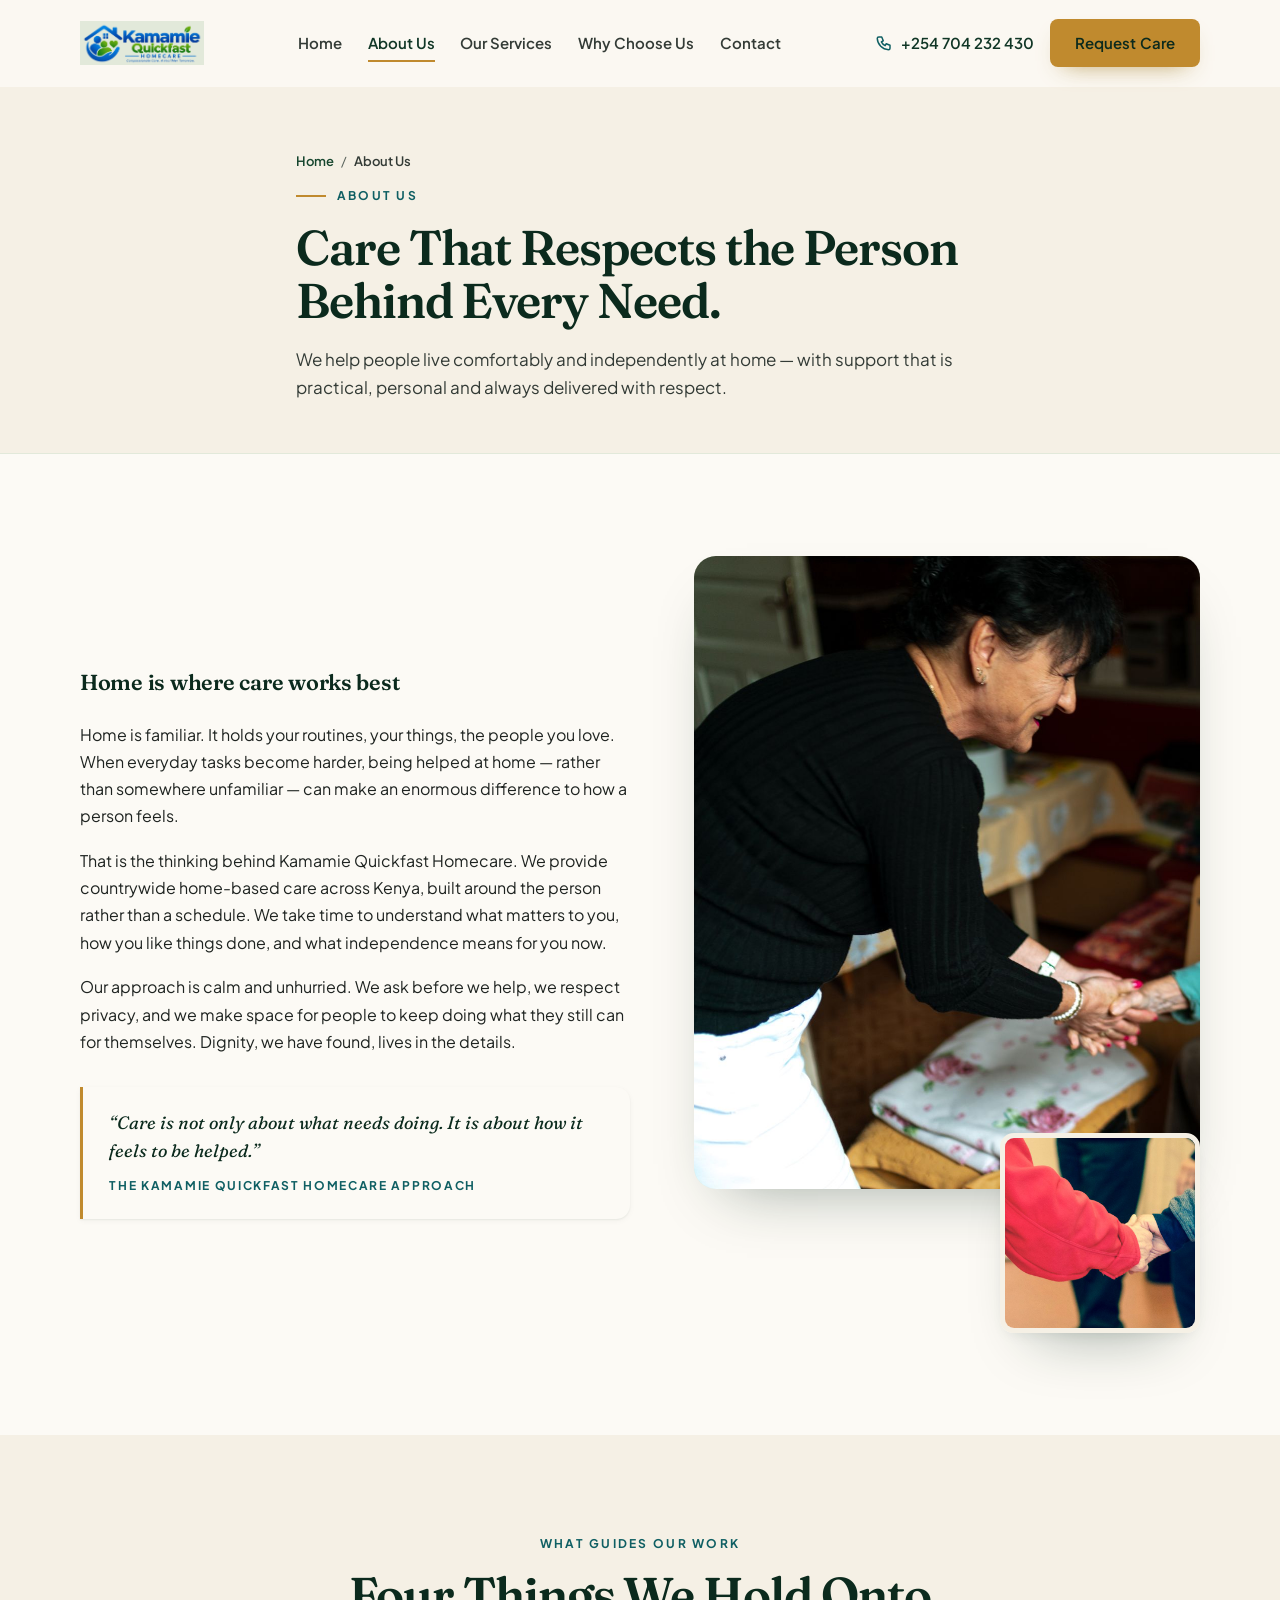
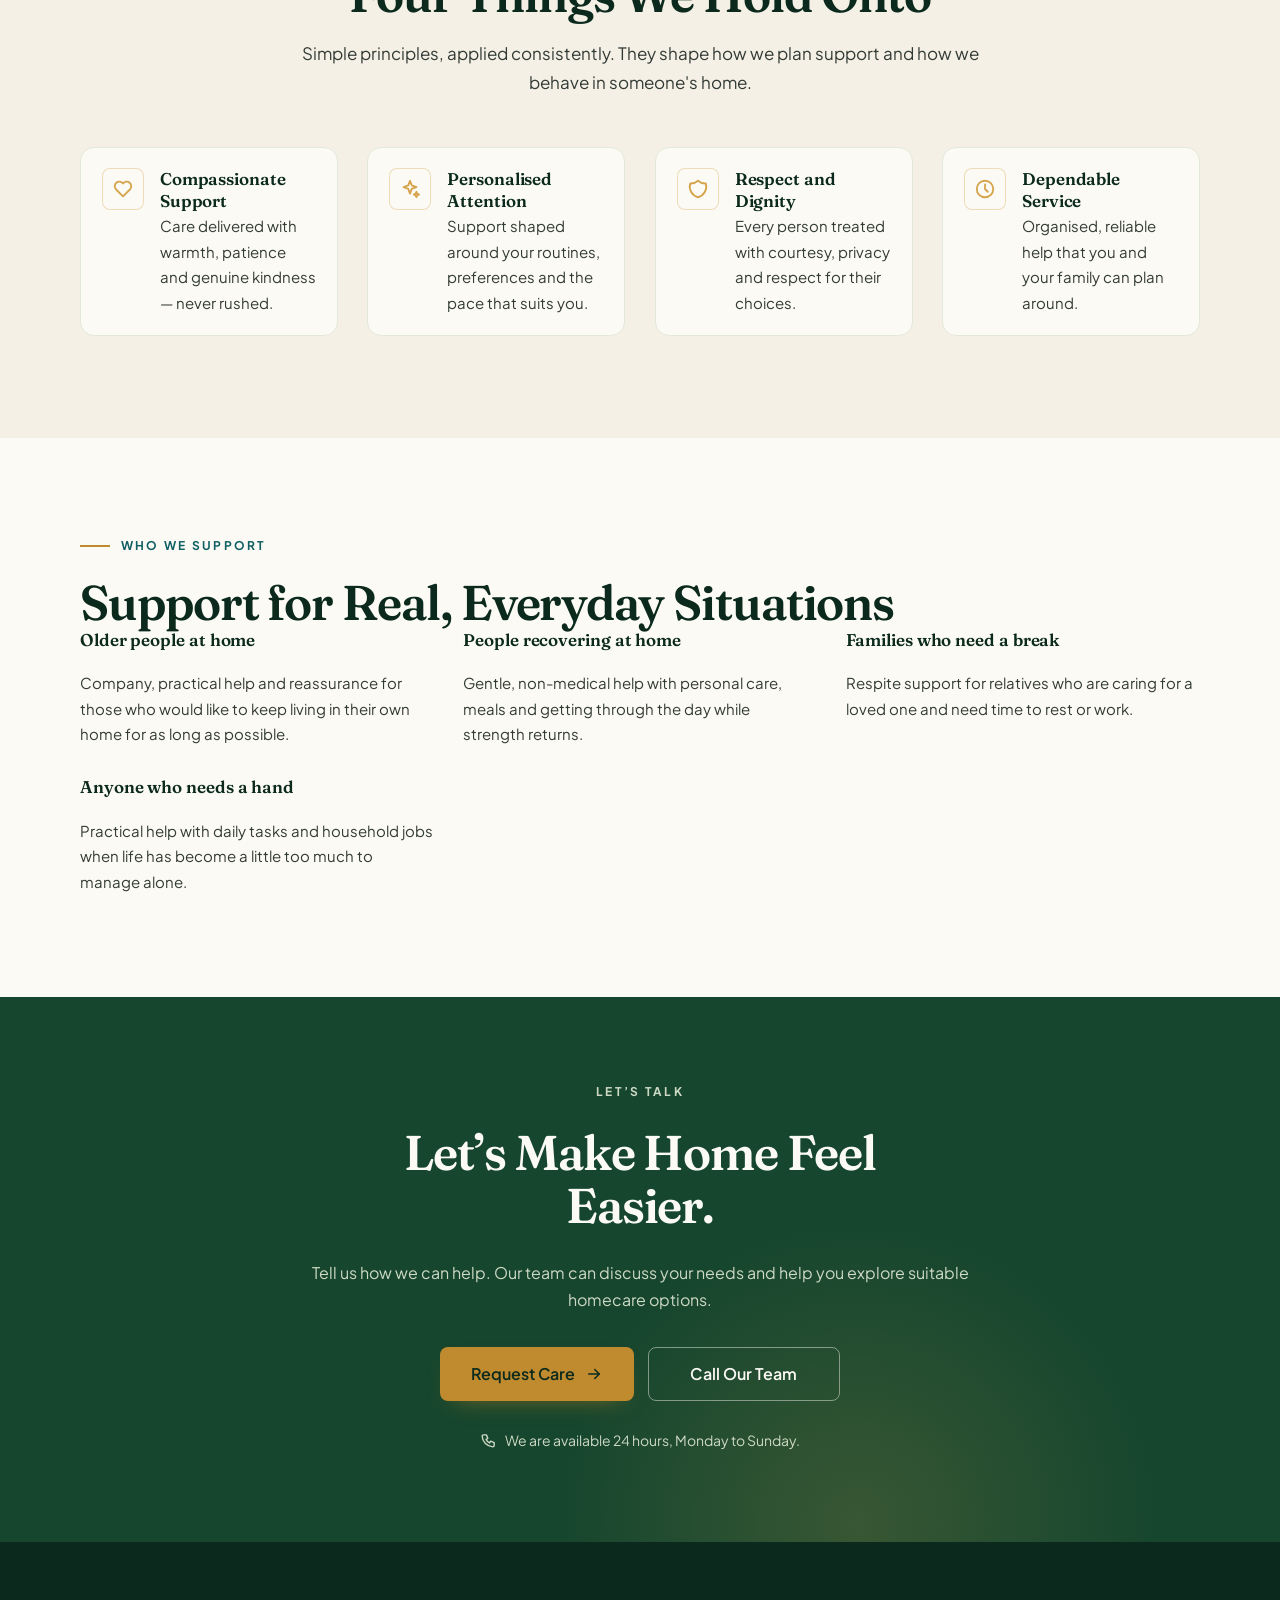
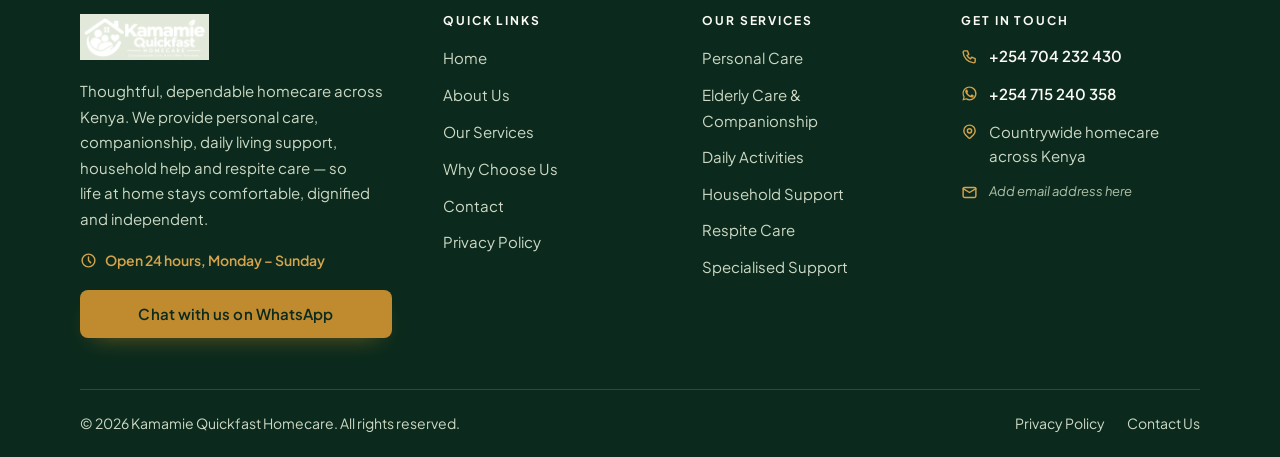
==== about.html @ 5ab662a7 "Redesign site with premium brand system and add About, Services, Contact and Privacy pages" ====
<!DOCTYPE html>
<html lang="en">
<head>
    <meta charset="UTF-8">
    <meta name="viewport" content="width=device-width, initial-scale=1.0">
    <title>About Us — Kamamie Quickfast Homecare</title>
    <meta name="description" content="Kamamie Quickfast Homecare provides thoughtful, dependable homecare across Kenya. Learn about our approach to compassionate support, dignity and independence at home.">
    <meta name="theme-color" content="#16462e">
    <link rel="canonical" href="https://www.kamamiequickfasthomecare.co.ke/about.html">

    <meta property="og:type" content="website">
    <meta property="og:site_name" content="Kamamie Quickfast Homecare">
    <meta property="og:title" content="About Us — Kamamie Quickfast Homecare">
    <meta property="og:description" content="Thoughtful, dependable homecare across Kenya. Care that respects the person behind every need.">
    <meta property="og:url" content="https://www.kamamiequickfasthomecare.co.ke/about.html">

    <link rel="icon" type="image/png" href="/static/img/logo.png">
    <link rel="preconnect" href="https://fonts.googleapis.com">
    <link rel="preconnect" href="https://fonts.gstatic.com" crossorigin>
    <link href="https://fonts.googleapis.com/css2?family=Fraunces:opsz,wght@9..144,400..800&family=Plus+Jakarta+Sans:wght@400..800&display=swap" rel="stylesheet">
    <link rel="stylesheet" href="/static/css/custom.css">
</head>
<body>
    <a class="skip-link" href="#main">Skip to main content</a>

    <svg width="0" height="0" style="position:absolute" aria-hidden="true" focusable="false">
        <defs>
            <symbol id="i-arrow" viewBox="0 0 24 24" fill="none" stroke="currentColor" stroke-width="2" stroke-linecap="round" stroke-linejoin="round"><path d="M5 12h14"/><path d="M13 6l6 6-6 6"/></symbol>
            <symbol id="i-phone" viewBox="0 0 24 24" fill="none" stroke="currentColor" stroke-width="2" stroke-linecap="round" stroke-linejoin="round"><path d="M5 4h4l2 5l-2.5 1.5a11 11 0 0 0 5 5l1.5 -2.5l5 2v4a2 2 0 0 1 -2 2a16 16 0 0 1 -15 -15a2 2 0 0 1 2 -2"/></symbol>
            <symbol id="i-whatsapp" viewBox="0 0 24 24" fill="currentColor"><path d="M17.472 14.382c-.297-.149-1.758-.867-2.03-.967-.273-.099-.471-.148-.67.15-.197.297-.767.966-.94 1.164-.174.199-.347.223-.644.075-.297-.15-1.255-.463-2.39-1.475-.883-.788-1.48-1.761-1.653-2.059-.174-.297-.019-.458.13-.606.134-.133.298-.347.446-.52.149-.174.198-.298.298-.497.099-.198.05-.371-.025-.52-.075-.149-.669-1.612-.916-2.207-.242-.579-.487-.5-.669-.51-.173-.008-.371-.01-.57-.01-.198 0-.52.074-.792.372-.272.297-1.04 1.016-1.04 2.479 0 1.462 1.065 2.875 1.213 3.074.149.198 2.096 3.2 5.077 4.487.709.306 1.262.489 1.694.625.712.227 1.36.195 1.872.118.571-.085 1.758-.719 2.006-1.413.248-.694.248-1.29.173-1.414-.074-.124-.272-.198-.57-.347z"/><path d="M12.04 2c-5.46 0-9.9 4.44-9.9 9.9 0 1.75.46 3.45 1.32 4.95L2 22l5.25-1.38c1.45.79 3.08 1.21 4.79 1.21 5.46 0 9.9-4.44 9.9-9.9S17.5 2 12.04 2zm0 18.02c-1.48 0-2.93-.4-4.2-1.15l-.3-.18-3.12.82.83-3.04-.19-.31a8.03 8.03 0 0 1-1.23-4.26c0-4.44 3.61-8.05 8.05-8.05 2.15 0 4.17.84 5.69 2.36a8.02 8.02 0 0 1 2.36 5.69c0 4.44-3.61 8.05-8.05 8.05z"/></symbol>
            <symbol id="i-clock" viewBox="0 0 24 24" fill="none" stroke="currentColor" stroke-width="2" stroke-linecap="round" stroke-linejoin="round"><circle cx="12" cy="12" r="9"/><path d="M12 7v5l3 3"/></symbol>
            <symbol id="i-pin" viewBox="0 0 24 24" fill="none" stroke="currentColor" stroke-width="2" stroke-linecap="round" stroke-linejoin="round"><path d="M9 11a3 3 0 1 0 6 0a3 3 0 0 0 -6 0"/><path d="M17.657 16.657l-4.243 4.243a2 2 0 0 1 -2.827 0l-4.244 -4.243a8 8 0 1 1 11.314 0z"/></symbol>
            <symbol id="i-mail" viewBox="0 0 24 24" fill="none" stroke="currentColor" stroke-width="2" stroke-linecap="round" stroke-linejoin="round"><path d="M3 7a2 2 0 0 1 2 -2h14a2 2 0 0 1 2 2v10a2 2 0 0 1 -2 2h-14a2 2 0 0 1 -2 -2z"/><path d="M3 6.5l9 5.5l9 -5.5"/></symbol>
            <symbol id="i-heart" viewBox="0 0 24 24" fill="none" stroke="currentColor" stroke-width="2" stroke-linecap="round" stroke-linejoin="round"><path d="M19.5 12.572l-7.5 7.428l-7.5 -7.428a5 5 0 1 1 7.5 -6.566a5 5 0 1 1 7.5 6.572"/></symbol>
            <symbol id="i-check" viewBox="0 0 24 24" fill="none" stroke="currentColor" stroke-width="2.2" stroke-linecap="round" stroke-linejoin="round"><path d="M20 6l-11 11l-5 -5"/></symbol>
            <symbol id="i-home" viewBox="0 0 24 24" fill="none" stroke="currentColor" stroke-width="2" stroke-linecap="round" stroke-linejoin="round"><path d="M5 12l-2 0l9 -9l9 9l-2 0"/><path d="M5 10v10a1 1 0 0 0 1 1h12a1 1 0 0 0 1 -1v-10"/></symbol>
            <symbol id="i-users" viewBox="0 0 24 24" fill="none" stroke="currentColor" stroke-width="2" stroke-linecap="round" stroke-linejoin="round"><path d="M9 7m-4 0a4 4 0 1 0 8 0a4 4 0 1 0 -8 0"/><path d="M3 21v-2a4 4 0 0 1 4 -4h4a4 4 0 0 1 4 4v2"/><path d="M16 3.13a4 4 0 0 1 0 7.75"/><path d="M21 21v-2a4 4 0 0 0 -3 -3.87"/></symbol>
            <symbol id="i-shield" viewBox="0 0 24 24" fill="none" stroke="currentColor" stroke-width="2" stroke-linecap="round" stroke-linejoin="round"><path d="M12 3a12 12 0 0 0 8.5 3a12 12 0 0 1 -8.5 15a12 12 0 0 1 -8.5 -15a12 12 0 0 0 8.5 -3"/></symbol>
            <symbol id="i-spark" viewBox="0 0 24 24" fill="none" stroke="currentColor" stroke-width="2" stroke-linecap="round" stroke-linejoin="round"><path d="M12 3l1.9 5.1l5.1 1.9l-5.1 1.9l-1.9 5.1l-1.9 -5.1l-5.1 -1.9l5.1 -1.9z"/><path d="M19 15l.9 2.1l2.1 .9l-2.1 .9l-.9 2.1l-.9 -2.1l-2.1 -.9l2.1 -.9z"/></symbol>
            <symbol id="i-message" viewBox="0 0 24 24" fill="none" stroke="currentColor" stroke-width="2" stroke-linecap="round" stroke-linejoin="round"><path d="M4 21v-13a3 3 0 0 1 3 -3h10a3 3 0 0 1 3 3v6a3 3 0 0 1 -3 3h-8l-5 4"/></symbol>
            <symbol id="i-activity" viewBox="0 0 24 24" fill="none" stroke="currentColor" stroke-width="2" stroke-linecap="round" stroke-linejoin="round"><path d="M3 12h4l3 8l4 -16l3 8h4"/></symbol>
        </defs>
    </svg>

    <header class="site-header">
        <div class="container header-inner">
            <a href="/index.html" class="brand" aria-label="Kamamie Quickfast Homecare — home">
                <img class="brand__logo" src="/static/img/banner-logo.png" width="124" height="44" alt="Kamamie Quickfast Homecare">
            </a>
            <nav class="nav" aria-label="Main navigation">
                <ul class="nav__list">
                    <li><a class="nav__link" href="/index.html">Home</a></li>
                    <li><a class="nav__link is-active" href="/about.html" aria-current="page">About Us</a></li>
                    <li><a class="nav__link" href="/services.html">Our Services</a></li>
                    <li><a class="nav__link" href="/index.html#why-us">Why Choose Us</a></li>
                    <li><a class="nav__link" href="/contact.html">Contact</a></li>
                </ul>
            </nav>
            <div class="header-actions">
                <a class="header-phone" href="tel:+254704232430">
                    <svg width="18" height="18" aria-hidden="true"><use href="#i-phone"/></svg>
                    +254 704 232 430
                </a>
                <a class="btn btn--primary" href="/contact.html">Request Care</a>
                <button class="nav-toggle" type="button" aria-expanded="false" aria-controls="mobile-nav" aria-label="Open menu">
                    <span class="nav-toggle__bar"></span>
                    <span class="nav-toggle__bar"></span>
                    <span class="nav-toggle__bar"></span>
                </button>
            </div>
        </div>
    </header>

    <div class="mobile-nav" id="mobile-nav">
        <ul class="mobile-nav__list">
            <li><a class="mobile-nav__link" href="/index.html">Home <svg width="18" height="18" aria-hidden="true"><use href="#i-arrow"/></svg></a></li>
            <li><a class="mobile-nav__link" href="/about.html">About Us <svg width="18" height="18" aria-hidden="true"><use href="#i-arrow"/></svg></a></li>
            <li><a class="mobile-nav__link" href="/services.html">Our Services <svg width="18" height="18" aria-hidden="true"><use href="#i-arrow"/></svg></a></li>
            <li><a class="mobile-nav__link" href="/index.html#why-us">Why Choose Us <svg width="18" height="18" aria-hidden="true"><use href="#i-arrow"/></svg></a></li>
            <li><a class="mobile-nav__link" href="/contact.html">Contact <svg width="18" height="18" aria-hidden="true"><use href="#i-arrow"/></svg></a></li>
        </ul>
        <div class="mobile-nav__cta">
            <a class="btn btn--primary btn--lg btn--block" href="/contact.html">Request Care</a>
            <a class="btn btn--outline btn--lg btn--block" href="tel:+254704232430">Call +254 704 232 430</a>
        </div>
        <div class="mobile-nav__meta">
            <a href="https://wa.me/254715240358"><svg width="18" height="18" aria-hidden="true"><use href="#i-whatsapp"/></svg> WhatsApp +254 715 240 358</a>
            <span>Open 24 hours, Monday – Sunday</span>
        </div>
    </div>

    <main id="main">

        <section class="page-hero">
            <div class="container page-hero__inner">
                <nav class="breadcrumb" aria-label="Breadcrumb">
                    <a href="/index.html">Home</a>
                    <span aria-hidden="true">/</span>
                    <span aria-current="page">About Us</span>
                </nav>
                <p class="eyebrow">About us</p>
                <h1 class="h2">Care That Respects the Person Behind Every Need.</h1>
                <p class="lead">We help people live comfortably and independently at home — with support that is practical, personal and always delivered with respect.</p>
            </div>
        </section>

        <section class="section">
            <div class="container about__inner">
                <div class="about__content">
                    <h2 class="h3">Home is where care works best</h2>
                    <div class="about__text">
                        <p>Home is familiar. It holds your routines, your things, the people you love. When everyday tasks become harder, being helped at home — rather than somewhere unfamiliar — can make an enormous difference to how a person feels.</p>
                        <p>That is the thinking behind Kamamie Quickfast Homecare. We provide countrywide home-based care across Kenya, built around the person rather than a schedule. We take time to understand what matters to you, how you like things done, and what independence means for you now.</p>
                        <p>Our approach is calm and unhurried. We ask before we help, we respect privacy, and we make space for people to keep doing what they still can for themselves. Dignity, we have found, lives in the details.</p>
                    </div>
                    <blockquote class="about__quote">
                        <p>&ldquo;Care is not only about what needs doing. It is about how it feels to be helped.&rdquo;</p>
                        <cite>The Kamamie Quickfast Homecare approach</cite>
                    </blockquote>
                </div>

                <div class="about__media">
                    <div class="about__media-main">
                        <img src="/static/img/care-about.jpg" width="1000" height="1250" loading="lazy"
                             alt="A carer warmly greeting an older woman at her front door, shaking her hand with a genuine smile.">
                    </div>
                    <div class="about__media-inset">
                        <img src="/static/img/care-hands.jpg" width="640" height="640" loading="lazy"
                             alt="Close-up of a carer's hands gently holding an older woman's hands in a moment of support.">
                    </div>
                </div>
            </div>
        </section>

        <section class="section bg-cream" aria-labelledby="values-title">
            <div class="container">
                <div class="section-head section-head--center">
                    <p class="eyebrow eyebrow--plain">What guides our work</p>
                    <h2 class="h2" id="values-title">Four Things We Hold Onto</h2>
                    <p class="lead">Simple principles, applied consistently. They shape how we plan support and how we behave in someone's home.</p>
                </div>

                <div class="grid-auto">
                    <div class="info-card">
                        <span class="values__icon" aria-hidden="true" class="values__icon values__icon--solid"><svg width="22" height="22"><use href="#i-heart"/></svg></span>
                        <div>
                            <h3 class="h4">Compassionate Support</h3>
                            <p class="body-sm" class="note-gap">Care delivered with warmth, patience and genuine kindness — never rushed.</p>
                        </div>
                    </div>
                    <div class="info-card">
                        <span class="values__icon" aria-hidden="true" class="values__icon values__icon--solid"><svg width="22" height="22"><use href="#i-spark"/></svg></span>
                        <div>
                            <h3 class="h4">Personalised Attention</h3>
                            <p class="body-sm" class="note-gap">Support shaped around your routines, preferences and the pace that suits you.</p>
                        </div>
                    </div>
                    <div class="info-card">
                        <span class="values__icon" aria-hidden="true" class="values__icon values__icon--solid"><svg width="22" height="22"><use href="#i-shield"/></svg></span>
                        <div>
                            <h3 class="h4">Respect and Dignity</h3>
                            <p class="body-sm" class="note-gap">Every person treated with courtesy, privacy and respect for their choices.</p>
                        </div>
                    </div>
                    <div class="info-card">
                        <span class="values__icon" aria-hidden="true" class="values__icon values__icon--solid"><svg width="22" height="22"><use href="#i-clock"/></svg></span>
                        <div>
                            <h3 class="h4">Dependable Service</h3>
                            <p class="body-sm" class="note-gap">Organised, reliable help that you and your family can plan around.</p>
                        </div>
                    </div>
                </div>
            </div>
        </section>

        <section class="section" aria-labelledby="who-title">
            <div class="container">
                <div class="stack stack-lg">
                    <p class="eyebrow">Who we support</p>
                    <h2 class="h2" id="who-title">Support for Real, Everyday Situations</h2>
                </div>
                <div class="grid-auto grid-auto-lg">
                    <div class="stack">
                        <h3 class="h4">Older people at home</h3>
                        <p class="body-sm">Company, practical help and reassurance for those who would like to keep living in their own home for as long as possible.</p>
                    </div>
                    <div class="stack">
                        <h3 class="h4">People recovering at home</h3>
                        <p class="body-sm">Gentle, non-medical help with personal care, meals and getting through the day while strength returns.</p>
                    </div>
                    <div class="stack">
                        <h3 class="h4">Families who need a break</h3>
                        <p class="body-sm">Respite support for relatives who are caring for a loved one and need time to rest or work.</p>
                    </div>
                    <div class="stack">
                        <h3 class="h4">Anyone who needs a hand</h3>
                        <p class="body-sm">Practical help with daily tasks and household jobs when life has become a little too much to manage alone.</p>
                    </div>
                </div>
            </div>
        </section>

        <section class="cta-band">
            <div class="container cta-band__inner">
                <p class="eyebrow eyebrow--light eyebrow--plain">Let&rsquo;s talk</p>
                <h2 class="h2">Let&rsquo;s Make Home Feel Easier.</h2>
                <p class="cta-band__text">Tell us how we can help. Our team can discuss your needs and help you explore suitable homecare options.</p>
                <div class="cta-band__actions">
                    <a class="btn btn--primary btn--lg" href="/contact.html">Request Care <svg class="btn-arrow" width="18" height="18" aria-hidden="true"><use href="#i-arrow"/></svg></a>
                    <a class="btn btn--ghost-light btn--lg" href="tel:+254704232430">Call Our Team</a>
                </div>
                <p class="cta-band__note">
                    <svg class="cta-note__icon" width="17" height="17" aria-hidden="true"><use href="#i-phone"/></svg>
                    We are available 24 hours, Monday to Sunday.
                </p>
            </div>
        </section>

    </main>

    <footer class="site-footer">
        <div class="container">
            <div class="footer__top">
                <div class="footer__brand">
                    <img class="footer__logo" src="/static/img/logo-white.png" width="130" height="46" alt="Kamamie Quickfast Homecare">
                    <p class="footer__about">Thoughtful, dependable homecare across Kenya. We provide personal care, companionship, daily living support, household help and respite care — so life at home stays comfortable, dignified and independent.</p>
                    <span class="footer__hours"><svg width="17" height="17" aria-hidden="true"><use href="#i-clock"/></svg> Open 24 hours, Monday – Sunday</span>
                    <a class="btn btn--primary" href="https://wa.me/254715240358">Chat with us on WhatsApp</a>
                </div>
                <div>
                    <h2 class="footer__col-title">Quick links</h2>
                    <ul class="footer__links">
                        <li><a href="/index.html">Home</a></li>
                        <li><a href="/about.html">About Us</a></li>
                        <li><a href="/services.html">Our Services</a></li>
                        <li><a href="/index.html#why-us">Why Choose Us</a></li>
                        <li><a href="/contact.html">Contact</a></li>
                        <li><a href="/privacy.html">Privacy Policy</a></li>
                    </ul>
                </div>
                <div>
                    <h2 class="footer__col-title">Our services</h2>
                    <ul class="footer__links">
                        <li><a href="/services.html#personal-care">Personal Care</a></li>
                        <li><a href="/services.html#elderly-care">Elderly Care &amp; Companionship</a></li>
                        <li><a href="/services.html#daily-activities">Daily Activities</a></li>
                        <li><a href="/services.html#household-support">Household Support</a></li>
                        <li><a href="/services.html#respite-care">Respite Care</a></li>
                        <li><a href="/services.html#specialised-support">Specialised Support</a></li>
                    </ul>
                </div>
                <div>
                    <h2 class="footer__col-title">Get in touch</h2>
                    <ul class="footer__contact">
                        <li><svg width="17" height="17" aria-hidden="true"><use href="#i-phone"/></svg><span><a href="tel:+254704232430">+254 704 232 430</a></span></li>
                        <li><svg width="17" height="17" aria-hidden="true"><use href="#i-whatsapp"/></svg><span><a href="https://wa.me/254715240358">+254 715 240 358</a></span></li>
                        <li><svg width="17" height="17" aria-hidden="true"><use href="#i-pin"/></svg><span>Countrywide homecare<br>across Kenya</span></li>
                        <li><svg width="17" height="17" aria-hidden="true"><use href="#i-mail"/></svg><span class="placeholder-note">Add email address here</span></li>
                    </ul>
                </div>
            </div>
            <div class="footer__bottom">
                <p>&copy; 2026 Kamamie Quickfast Homecare. All rights reserved.</p>
                <ul class="footer__legal">
                    <li><a href="/privacy.html">Privacy Policy</a></li>
                    <li><a href="/contact.html">Contact Us</a></li>
                </ul>
            </div>
        </div>
    </footer>

    <script src="/static/js/site.js"></script>
</body>
</html>
---- static/css/custom.css ----
/* ==========================================================================
   Kamamie Quickfast Homecare — Brand Design System
   Art direction: modern African homecare meets premium hospitality.
   ========================================================================== */

/* --------------------------------------------------------------------------
   1. Design tokens
   -------------------------------------------------------------------------- */
:root {
  /* Brand colour — deep forest green (trust, authority) */
  --forest-900: #0b2a1d;
  --forest-800: #103626;
  --forest-700: #16462e;
  --forest-600: #1d5a3b;
  --forest-500: #2a7050;

  /* Sophisticated teal accent */
  --teal-700: #0f5f63;
  --teal-600: #15787c;

  /* Restrained sage for supporting surfaces */
  --sage-600: #6b8a63;
  --sage-500: #7e9a76;
  --sage-300: #b0c1a7;
  --sage-200: #cdd9c4;
  --sage-100: #e2e9da;
  --sage-50: #f0f3e9;

  /* Warm ivory + soft cream backgrounds */
  --ivory: #fcfaf5;
  --cream: #f5f0e5;
  --sand: #ebe2d2;

  /* Deep charcoal text */
  --charcoal: #1e2320;
  --charcoal-700: #333b36;
  --charcoal-500: #5a635c;

  /* Muted gold / warm amber for highlights & important actions */
  --gold-600: #a1761f;
  --gold-500: #c08a2e;
  --gold-400: #d5a44c;
  --gold-100: #f2e4c8;

  --white: #ffffff;

  /* Type */
  --font-display: "Fraunces", "Iowan Old Style", Georgia, "Times New Roman", serif;
  --font-sans: "Plus Jakarta Sans", "Segoe UI", system-ui, -apple-system,
    "Helvetica Neue", Arial, sans-serif;

  /* Radii — used selectively, not on everything */
  --r-sm: 8px;
  --r-md: 14px;
  --r-lg: 22px;
  --r-xl: 30px;
  --r-pill: 999px;

  /* Elevation */
  --sh-sm: 0 1px 2px rgba(11, 42, 29, 0.06), 0 2px 6px rgba(11, 42, 29, 0.04);
  --sh-md: 0 10px 24px -14px rgba(11, 42, 29, 0.22), 0 2px 6px rgba(11, 42, 29, 0.05);
  --sh-lg: 0 34px 60px -34px rgba(11, 42, 29, 0.38), 0 6px 16px -8px rgba(11, 42, 29, 0.12);
  --sh-img: 0 28px 60px -32px rgba(11, 42, 29, 0.42);

  /* Rhythm */
  --header-h: 78px;
  --section-y: clamp(4.25rem, 8vw, 7.5rem);
  --gutter: clamp(1.15rem, 4vw, 2.5rem);
  --max: 1200px;

  --ease: cubic-bezier(0.22, 0.61, 0.36, 1);
}

/* --------------------------------------------------------------------------
   2. Reset & base
   -------------------------------------------------------------------------- */
*,
*::before,
*::after {
  box-sizing: border-box;
}

* {
  margin: 0;
  padding: 0;
}

html {
  -webkit-text-size-adjust: 100%;
  scroll-behavior: smooth;
  scroll-padding-top: calc(var(--header-h) + 1.5rem);
}

body {
  font-family: var(--font-sans);
  font-size: 1rem;
  line-height: 1.7;
  color: var(--charcoal);
  background: var(--ivory);
  -webkit-font-smoothing: antialiased;
  -moz-osx-font-smoothing: grayscale;
  overflow-x: hidden;
}

body.is-locked {
  overflow: hidden;
}

img,
svg,
picture {
  display: block;
  max-width: 100%;
}

img {
  height: auto;
  background-color: var(--sage-100);
}

input,
button,
select,
textarea {
  font: inherit;
  color: inherit;
}

button {
  background: none;
  border: 0;
  cursor: pointer;
}

a {
  color: inherit;
  text-decoration: none;
}

ul,
ol {
  list-style: none;
}

table {
  border-collapse: collapse;
}

:focus-visible {
  outline: 2px solid var(--gold-500);
  outline-offset: 3px;
  border-radius: 3px;
}

.on-dark :focus-visible,
.site-footer :focus-visible,
.site-header :focus-visible {
  outline-color: var(--gold-400);
}

::selection {
  background: var(--sage-200);
  color: var(--forest-900);
}

/* --------------------------------------------------------------------------
   3. Typography
   -------------------------------------------------------------------------- */
h1,
h2,
h3,
h4 {
  font-family: var(--font-display);
  font-weight: 600;
  line-height: 1.1;
  color: var(--forest-900);
  letter-spacing: -0.015em;
  font-variation-settings: "SOFT" 20, "WONK" 0;
}

.display-xl {
  font-size: clamp(2.6rem, 6.2vw, 4.5rem);
  line-height: 1.02;
  letter-spacing: -0.028em;
  font-weight: 600;
}

.h2 {
  font-size: clamp(1.95rem, 3.9vw, 3.05rem);
  line-height: 1.08;
  letter-spacing: -0.022em;
}

.h3 {
  font-size: clamp(1.3rem, 1.7vw, 1.55rem);
  line-height: 1.22;
  letter-spacing: -0.012em;
}

.h4 {
  font-size: 1.0625rem;
  line-height: 1.35;
  letter-spacing: -0.005em;
  font-weight: 600;
}

.lead {
  font-size: clamp(1.0625rem, 1.25vw, 1.1875rem);
  line-height: 1.68;
  color: var(--charcoal-700);
  max-width: 58ch;
}

p {
  text-wrap: pretty;
}

.body-sm {
  font-size: 0.9375rem;
  line-height: 1.7;
  color: var(--charcoal-700);
}

/* Eyebrow label */
.eyebrow {
  display: inline-flex;
  align-items: center;
  gap: 0.7rem;
  font-size: 0.75rem;
  font-weight: 700;
  letter-spacing: 0.19em;
  text-transform: uppercase;
  color: var(--teal-700);
  line-height: 1;
}

.eyebrow::before {
  content: "";
  width: 1.85rem;
  height: 2px;
  background: var(--gold-500);
  flex: none;
}

.eyebrow--plain::before {
  display: none;
}

.eyebrow--light {
  color: var(--sage-200);
}

.eyebrow--light::before {
  background: var(--gold-400);
}

.muted {
  color: var(--charcoal-500);
}

/* Small utilities used inline in markup */
.services__note {
  margin-top: clamp(1.5rem, 2.5vw, 1.85rem);
  max-width: 60rem;
}

.inline-link {
  color: var(--forest-700);
  font-weight: 600;
  border-bottom: 1.5px solid var(--gold-400);
}

.inline-link:hover {
  color: var(--gold-600);
}

.field__label .opt {
  font-weight: 500;
  text-transform: none;
  letter-spacing: 0;
  color: var(--charcoal-500);
}

.text-forest {
  color: var(--forest-700);
}

/* --------------------------------------------------------------------------
   4. Layout
   -------------------------------------------------------------------------- */
.skip-link {
  position: absolute;
  left: 1rem;
  top: -120px;
  z-index: 200;
  display: inline-flex;
  align-items: center;
  padding: 0.75rem 1.15rem;
  background: var(--forest-900);
  color: var(--ivory);
  border-radius: var(--r-sm);
  font-size: 0.9375rem;
  font-weight: 600;
  transition: top 0.2s var(--ease);
}

.skip-link:focus {
  top: 0.75rem;
}

.container {
  width: 100%;
  max-width: var(--max);
  margin-inline: auto;
  padding-inline: var(--gutter);
}

.container--narrow {
  max-width: 880px;
}

.section {
  padding-block: var(--section-y);
}

.section--tight {
  padding-block: clamp(3.25rem, 6vw, 5.25rem);
}

.bg-ivory {
  background: var(--ivory);
}

.bg-cream {
  background: var(--cream);
}

.bg-forest {
  background: var(--forest-900);
}

.stack {
  display: grid;
  gap: 1.15rem;
  align-content: start;
}

.grid {
  display: grid;
  gap: clamp(1.5rem, 3vw, 2.5rem);
}

.section-head {
  display: grid;
  gap: 1.15rem;
  max-width: 46rem;
  margin-bottom: clamp(2rem, 4vw, 3.25rem);
}

.section-head--center {
  margin-inline: auto;
  text-align: center;
  justify-items: center;
}

/* Responsive auto-fit grids */
.grid-auto {
  display: grid;
  gap: clamp(1.25rem, 2.5vw, 1.85rem);
  grid-template-columns: repeat(auto-fit, minmax(15rem, 1fr));
}

.grid-auto-lg {
  grid-template-columns: repeat(auto-fit, minmax(17rem, 1fr));
}

.stack-lg {
  gap: 1.5rem;
}

.spaced-block {
  margin-bottom: clamp(2.5rem, 5vw, 3.5rem);
}

.values__icon--solid {
  background: var(--forest-700);
  color: var(--gold-400);
  border-color: var(--forest-700);
}

.note-gap {
  margin-top: 0.35rem;
}

/* --------------------------------------------------------------------------
   5. Buttons
   -------------------------------------------------------------------------- */
.btn {
  --btn-bg: transparent;
  --btn-fg: var(--forest-800);
  --btn-bd: transparent;
  display: inline-flex;
  align-items: center;
  justify-content: center;
  gap: 0.6rem;
  min-height: 48px;
  padding: 0.8rem 1.5rem;
  font-family: var(--font-sans);
  font-size: 0.9375rem;
  font-weight: 600;
  letter-spacing: 0.005em;
  line-height: 1.2;
  text-align: center;
  background: var(--btn-bg);
  color: var(--btn-fg);
  border: 1.5px solid var(--btn-bd);
  border-radius: var(--r-sm);
  transition: background-color 0.28s var(--ease), color 0.28s var(--ease),
    border-color 0.28s var(--ease), transform 0.28s var(--ease),
    box-shadow 0.28s var(--ease);
  will-change: transform;
}

.btn:hover {
  transform: translateY(-1px);
}

.btn:active {
  transform: translateY(0);
}

.btn svg {
  flex: none;
  transition: transform 0.28s var(--ease);
}

.btn:hover svg.btn-arrow {
  transform: translateX(3px);
}

/* Primary — muted gold, charcoal text */
.btn--primary {
  --btn-bg: var(--gold-500);
  --btn-fg: var(--forest-900);
  box-shadow: 0 10px 24px -14px rgba(161, 118, 31, 0.85);
}

.btn--primary:hover {
  --btn-bg: var(--gold-400);
  box-shadow: 0 16px 30px -14px rgba(161, 118, 31, 0.9);
}

/* Forest */
.btn--forest {
  --btn-bg: var(--forest-700);
  --btn-fg: var(--ivory);
}

.btn--forest:hover {
  --btn-bg: var(--forest-600);
}

/* Outline */
.btn--outline {
  --btn-bd: var(--sage-300);
  --btn-fg: var(--forest-800);
}

.btn--outline:hover {
  --btn-bg: var(--forest-700);
  --btn-fg: var(--ivory);
  --btn-bd: var(--forest-700);
}

/* On dark surfaces */
.btn--ghost-light {
  --btn-bd: rgba(252, 250, 245, 0.45);
  --btn-fg: var(--ivory);
}

.btn--ghost-light:hover {
  --btn-bg: rgba(252, 250, 245, 0.14);
  --btn-bd: var(--ivory);
}

.btn--lg {
  min-height: 54px;
  padding: 0.95rem 1.85rem;
  font-size: 1rem;
}

.btn--block {
  width: 100%;
}

/* Text link with arrow */
.link-arrow {
  display: inline-flex;
  align-items: center;
  gap: 0.5rem;
  font-size: 0.9375rem;
  font-weight: 600;
  color: var(--forest-700);
  padding-block: 0.25rem;
  position: relative;
}

.link-arrow svg {
  transition: transform 0.28s var(--ease);
}

.link-arrow::after {
  content: "";
  position: absolute;
  left: 0;
  bottom: 0;
  width: 0;
  height: 1.5px;
  background: var(--gold-500);
  transition: width 0.3s var(--ease);
}

.link-arrow:hover::after {
  width: calc(100% - 1.6rem);
}

.link-arrow:hover svg {
  transform: translateX(4px);
}

/* --------------------------------------------------------------------------
   6. Header / navigation
   -------------------------------------------------------------------------- */
.site-header {
  position: fixed;
  inset: 0 0 auto;
  z-index: 100;
  background: rgba(252, 250, 245, 0.86);
  backdrop-filter: saturate(150%) blur(14px);
  -webkit-backdrop-filter: saturate(150%) blur(14px);
  border-bottom: 1px solid transparent;
  transition: border-color 0.3s var(--ease), background-color 0.3s var(--ease),
    box-shadow 0.3s var(--ease);
}

.site-header.is-stuck {
  border-bottom-color: var(--sage-200);
  box-shadow: 0 8px 30px -24px rgba(11, 42, 29, 0.5);
}

.header-inner {
  min-height: var(--header-h);
  display: flex;
  align-items: center;
  justify-content: space-between;
  gap: 1.5rem;
}

.brand {
  display: inline-flex;
  align-items: center;
  flex: none;
}

.brand__logo {
  height: 44px;
  width: auto;
  display: block;
}

.nav {
  display: none;
}

.nav__list {
  display: flex;
  align-items: center;
  gap: clamp(1.1rem, 2vw, 2rem);
}

.nav__link {
  position: relative;
  display: inline-block;
  font-size: 0.9375rem;
  font-weight: 600;
  color: var(--charcoal-700);
  padding-block: 0.4rem;
  transition: color 0.25s var(--ease);
  white-space: nowrap;
}

.nav__link::after {
  content: "";
  position: absolute;
  left: 0;
  bottom: 0;
  height: 2px;
  width: 0;
  background: var(--gold-500);
  transition: width 0.28s var(--ease);
}

.nav__link:hover,
.nav__link.is-active {
  color: var(--forest-800);
}

.nav__link:hover::after,
.nav__link.is-active::after {
  width: 100%;
}

.header-actions {
  display: flex;
  align-items: center;
  gap: 1rem;
  flex: none;
}

.header-phone {
  display: none;
  align-items: center;
  gap: 0.5rem;
  font-size: 0.9375rem;
  font-weight: 600;
  color: var(--forest-800);
  white-space: nowrap;
}

.header-phone svg {
  color: var(--teal-700);
}

.header-phone:hover {
  color: var(--gold-600);
}

/* Mobile toggle */
.nav-toggle {
  display: inline-flex;
  flex-direction: column;
  justify-content: center;
  gap: 5px;
  width: 46px;
  height: 46px;
  padding: 0 11px;
  border-radius: var(--r-sm);
  border: 1.5px solid var(--sage-300);
}

.nav-toggle__bar {
  display: block;
  height: 2px;
  width: 100%;
  background: var(--forest-800);
  border-radius: 2px;
  transition: transform 0.3s var(--ease), opacity 0.2s var(--ease);
}

.nav-toggle[aria-expanded="true"] .nav-toggle__bar:nth-child(1) {
  transform: translateY(7px) rotate(45deg);
}

.nav-toggle[aria-expanded="true"] .nav-toggle__bar:nth-child(2) {
  opacity: 0;
}

.nav-toggle[aria-expanded="true"] .nav-toggle__bar:nth-child(3) {
  transform: translateY(-7px) rotate(-45deg);
}

/* Mobile drawer */
.mobile-nav {
  position: fixed;
  inset: var(--header-h) 0 auto;
  z-index: 99;
  background: var(--ivory);
  border-bottom: 1px solid var(--sage-200);
  box-shadow: var(--sh-lg);
  padding: 1.25rem var(--gutter) 1.75rem;
  transform: translateY(-8px);
  opacity: 0;
  visibility: hidden;
  transition: transform 0.32s var(--ease), opacity 0.25s var(--ease),
    visibility 0.25s var(--ease);
  max-height: calc(100dvh - var(--header-h));
  overflow-y: auto;
}

.mobile-nav.is-open {
  transform: translateY(0);
  opacity: 1;
  visibility: visible;
}

.mobile-nav__list {
  display: grid;
  gap: 0.15rem;
  margin-bottom: 1.15rem;
}

.mobile-nav__link {
  display: flex;
  align-items: center;
  justify-content: space-between;
  padding: 0.9rem 0.25rem;
  font-size: 1.05rem;
  font-weight: 600;
  color: var(--forest-900);
  border-bottom: 1px solid var(--sage-100);
}

.mobile-nav__link svg {
  color: var(--sage-500);
}

.mobile-nav__link:hover {
  color: var(--gold-600);
}

.mobile-nav__cta {
  display: grid;
  gap: 0.65rem;
}

.mobile-nav__meta {
  margin-top: 1.15rem;
  padding-top: 1.15rem;
  border-top: 1px solid var(--sage-100);
  display: grid;
  gap: 0.5rem;
  font-size: 0.9375rem;
  color: var(--charcoal-700);
}

.mobile-nav__meta a {
  display: inline-flex;
  align-items: center;
  gap: 0.55rem;
  font-weight: 600;
  color: var(--forest-800);
}

/* --------------------------------------------------------------------------
   7. Hero
   -------------------------------------------------------------------------- */
.hero {
  position: relative;
  padding-top: calc(var(--header-h) + clamp(2rem, 5vw, 4rem));
  padding-bottom: clamp(3rem, 6vw, 5.5rem);
  background: var(--ivory);
  overflow: hidden;
}

.hero__inner {
  display: grid;
  gap: clamp(2.5rem, 5vw, 4.25rem);
  align-items: center;
}

.hero__content {
  display: grid;
  gap: 1.6rem;
  justify-items: start;
}

.hero__title {
  margin-top: 0.15rem;
}

.hero__title em {
  font-style: italic;
  font-weight: 500;
  font-variation-settings: "SOFT" 60, "WONK" 1;
  color: var(--forest-600);
}

.hero__copy {
  max-width: 40rem;
}

.hero__actions {
  display: flex;
  flex-wrap: wrap;
  gap: 0.85rem;
}

.hero__assurance {
  display: flex;
  flex-wrap: wrap;
  align-items: center;
  gap: 0.6rem 1.4rem;
  margin-top: 0.35rem;
  padding-top: 1.5rem;
  border-top: 1px solid var(--sage-200);
  width: 100%;
  font-size: 0.9375rem;
  color: var(--charcoal-700);
}

.hero__assurance li {
  display: inline-flex;
  align-items: center;
  gap: 0.5rem;
  font-weight: 500;
}

.hero__assurance svg {
  color: var(--teal-700);
  flex: none;
}

.hero__assurance a {
  font-weight: 700;
  color: var(--forest-800);
  border-bottom: 1.5px solid var(--gold-400);
}

.hero__assurance a:hover {
  color: var(--gold-600);
}

/* Media composition */
.hero__media {
  position: relative;
  isolation: isolate;
}

.hero__media::before {
  content: "";
  position: absolute;
  z-index: -1;
  inset: 2.25rem -1.25rem -2.25rem 1.5rem;
  background: var(--sage-50);
  border-radius: var(--r-xl);
}

.hero__frame {
  position: relative;
  border-radius: var(--r-lg);
  overflow: hidden;
  box-shadow: var(--sh-img);
  aspect-ratio: 4 / 5;
  background: var(--sage-100);
}

.hero__frame img {
  width: 100%;
  height: 100%;
  object-fit: cover;
  object-position: 50% 32%;
}

.hero__frame::after {
  content: "";
  position: absolute;
  inset: 0;
  background: linear-gradient(
    to top,
    rgba(11, 42, 29, 0.42) 0%,
    rgba(11, 42, 29, 0.06) 38%,
    rgba(11, 42, 29, 0) 62%
  );
  pointer-events: none;
}

.hero__caption {
  position: absolute;
  left: clamp(0.9rem, 2.5vw, 1.6rem);
  right: clamp(0.9rem, 2.5vw, 1.6rem);
  bottom: clamp(0.9rem, 2.5vw, 1.6rem);
  display: flex;
  align-items: center;
  gap: 0.85rem;
  padding: 0.95rem 1.1rem;
  background: rgba(252, 250, 245, 0.95);
  border-radius: var(--r-md);
  box-shadow: var(--sh-md);
  border: 1px solid rgba(226, 233, 218, 0.9);
}

.hero__caption-icon {
  display: grid;
  place-items: center;
  width: 40px;
  height: 40px;
  flex: none;
  border-radius: var(--r-sm);
  background: var(--forest-700);
  color: var(--ivory);
}

.hero__caption-title {
  font-family: var(--font-sans);
  font-size: 0.9375rem;
  font-weight: 700;
  color: var(--forest-900);
  line-height: 1.3;
  display: block;
}

.hero__caption-text {
  font-size: 0.8125rem;
  color: var(--charcoal-500);
  line-height: 1.45;
  display: block;
}

/* --------------------------------------------------------------------------
   8. Values strip
   -------------------------------------------------------------------------- */
.values {
  background: var(--forest-700);
  color: var(--ivory);
}

.values__inner {
  display: grid;
  grid-template-columns: repeat(2, minmax(0, 1fr));
  gap: 1px;
  background: rgba(226, 233, 218, 0.18);
  padding-block: clamp(2rem, 3vw, 2.75rem);
}

.values__item {
  display: flex;
  align-items: flex-start;
  gap: 0.9rem;
  padding: 0.75rem clamp(1rem, 2.5vw, 2rem);
  background: var(--forest-700);
}

.values__icon {
  display: grid;
  place-items: center;
  width: 42px;
  height: 42px;
  flex: none;
  border-radius: var(--r-sm);
  background: rgba(252, 250, 245, 0.1);
  color: var(--gold-400);
  border: 1px solid rgba(213, 164, 76, 0.35);
}

.values__title {
  font-family: var(--font-sans);
  font-size: 0.9375rem;
  font-weight: 700;
  letter-spacing: 0.01em;
  color: var(--ivory);
  line-height: 1.35;
  display: block;
}

.values__text {
  font-size: 0.8125rem;
  line-height: 1.5;
  color: var(--sage-200);
  display: block;
  margin-top: 0.15rem;
}

/* --------------------------------------------------------------------------
   9. Services
   -------------------------------------------------------------------------- */
.services__head {
  display: grid;
  gap: 1.15rem;
  max-width: 44rem;
  margin-bottom: clamp(2.25rem, 4vw, 3.5rem);
}

.services__grid {
  display: grid;
  gap: clamp(1.15rem, 2vw, 1.65rem);
}

.service-card {
  position: relative;
  display: flex;
  flex-direction: column;
  background: var(--white);
  border: 1px solid var(--sage-100);
  border-radius: var(--r-lg);
  overflow: hidden;
  transition: transform 0.35s var(--ease), box-shadow 0.35s var(--ease),
    border-color 0.35s var(--ease);
}

.service-card:hover {
  transform: translateY(-4px);
  box-shadow: var(--sh-lg);
  border-color: var(--sage-200);
}

.service-card__media {
  position: relative;
  overflow: hidden;
  aspect-ratio: 4 / 3;
  background: var(--sage-100);
}

.service-card__media img {
  width: 100%;
  height: 100%;
  object-fit: cover;
  transition: transform 0.6s var(--ease);
}

.service-card:hover .service-card__media img {
  transform: scale(1.045);
}

.service-card__body {
  display: grid;
  gap: 0.65rem;
  align-content: start;
  padding: clamp(1.25rem, 2vw, 1.6rem);
  flex: 1;
}

.service-card__title {
  font-family: var(--font-display);
  font-size: 1.1875rem;
  font-weight: 600;
  line-height: 1.25;
  letter-spacing: -0.01em;
  color: var(--forest-900);
}

.service-card__text {
  font-size: 0.9375rem;
  line-height: 1.65;
  color: var(--charcoal-700);
}

.service-card__foot {
  margin-top: 0.35rem;
  padding-top: 0.9rem;
  border-top: 1px solid var(--sage-100);
}

.service-card__num {
  position: absolute;
  top: clamp(1rem, 2vw, 1.5rem);
  left: clamp(1rem, 2vw, 1.5rem);
  z-index: 2;
  font-family: var(--font-display);
  font-size: 0.8125rem;
  font-weight: 600;
  letter-spacing: 0.08em;
  color: var(--ivory);
  background: rgba(11, 42, 29, 0.72);
  backdrop-filter: blur(4px);
  -webkit-backdrop-filter: blur(4px);
  padding: 0.3rem 0.6rem;
  border-radius: var(--r-sm);
}

/* Feature card — horizontal on wide screens */
.service-card--feature {
  flex-direction: column;
}

.service-card--feature .service-card__media {
  aspect-ratio: 16 / 11;
}

.service-card--wide .service-card__media {
  aspect-ratio: 16 / 9;
}

/* --------------------------------------------------------------------------
   10. About
   -------------------------------------------------------------------------- */
.about__inner {
  display: grid;
  gap: clamp(2.5rem, 5vw, 4.5rem);
  align-items: center;
}

.about__content {
  display: grid;
  gap: 1.5rem;
  justify-items: start;
}

.about__text {
  display: grid;
  gap: 1.1rem;
  max-width: 38rem;
}

.about__quote {
  position: relative;
  margin-top: 0.5rem;
  padding: 1.4rem 1.5rem 1.4rem 1.65rem;
  background: var(--ivory);
  border-left: 3px solid var(--gold-500);
  border-radius: 0 var(--r-md) var(--r-md) 0;
  box-shadow: var(--sh-sm);
}

.about__quote p {
  font-family: var(--font-display);
  font-style: italic;
  font-size: clamp(1.0625rem, 1.4vw, 1.1875rem);
  line-height: 1.55;
  color: var(--forest-900);
  font-variation-settings: "SOFT" 40, "WONK" 1;
}

.about__quote cite {
  display: block;
  margin-top: 0.7rem;
  font-family: var(--font-sans);
  font-style: normal;
  font-size: 0.75rem;
  font-weight: 700;
  letter-spacing: 0.14em;
  text-transform: uppercase;
  color: var(--teal-700);
}

.about__list {
  display: grid;
  gap: 0.85rem;
  margin-top: 0.25rem;
}

.about__list li {
  display: flex;
  gap: 0.75rem;
  align-items: flex-start;
  font-size: 0.9375rem;
  color: var(--charcoal-700);
}

.about__list svg {
  flex: none;
  margin-top: 0.2rem;
  color: var(--sage-600);
}

/* Media: main portrait + offset inset */
.about__media {
  position: relative;
}

.about__media-main {
  border-radius: var(--r-lg);
  overflow: hidden;
  box-shadow: var(--sh-img);
  aspect-ratio: 4 / 5;
  background: var(--sage-100);
}

.about__media-main img {
  width: 100%;
  height: 100%;
  object-fit: cover;
}

.about__media-inset {
  position: relative;
  width: clamp(9rem, 22vw, 12.5rem);
  margin: -3.5rem 0 0 auto;
  border-radius: var(--r-md);
  overflow: hidden;
  border: 5px solid var(--cream);
  box-shadow: var(--sh-lg);
  aspect-ratio: 1 / 1;
}

.about__media-inset img {
  width: 100%;
  height: 100%;
  object-fit: cover;
}

/* --------------------------------------------------------------------------
   11. Why choose
   -------------------------------------------------------------------------- */
.why {
  background: var(--forest-900);
  color: var(--ivory);
  position: relative;
  overflow: hidden;
}

.why::before {
  content: "";
  position: absolute;
  top: -18%;
  right: -12%;
  width: 46rem;
  height: 46rem;
  border-radius: 50%;
  background: radial-gradient(
    circle,
    rgba(126, 154, 118, 0.16) 0%,
    rgba(126, 154, 118, 0) 68%
  );
  pointer-events: none;
}

.why__inner {
  position: relative;
  display: grid;
  gap: clamp(2.5rem, 5vw, 4.5rem);
  align-items: center;
}

.why__content {
  display: grid;
  gap: 1.5rem;
  justify-items: start;
}

.why .h2,
.why .h3 {
  color: var(--ivory);
}

.why__lead {
  color: var(--sage-200);
  max-width: 40rem;
}

.why__list {
  display: grid;
  gap: 0;
  width: 100%;
  margin-top: 0.5rem;
}

.why-item {
  display: grid;
  grid-template-columns: auto 1fr;
  gap: 0 1.1rem;
  padding: 1.15rem 0;
  border-top: 1px solid rgba(226, 233, 218, 0.18);
}

.why-item:last-child {
  border-bottom: 1px solid rgba(226, 233, 218, 0.18);
}

.why-item__num {
  font-family: var(--font-display);
  font-size: 0.8125rem;
  font-weight: 600;
  letter-spacing: 0.1em;
  color: var(--gold-400);
  padding-top: 0.28rem;
}

.why-item__title {
  font-family: var(--font-sans);
  font-size: 1rem;
  font-weight: 700;
  color: var(--ivory);
  line-height: 1.4;
  margin-bottom: 0.2rem;
}

.why-item__text {
  font-size: 0.9375rem;
  line-height: 1.65;
  color: var(--sage-200);
  max-width: 34rem;
}

.why__media {
  position: relative;
  border-radius: var(--r-lg);
  overflow: hidden;
  box-shadow: 0 34px 70px -36px rgba(0, 0, 0, 0.65);
  aspect-ratio: 4 / 5;
  background: var(--forest-800);
}

.why__media img {
  width: 100%;
  height: 100%;
  object-fit: cover;
}

.why__media-caption {
  position: absolute;
  inset: auto 1.15rem 1.15rem;
  padding: 0.9rem 1.1rem;
  background: rgba(252, 250, 245, 0.95);
  border-radius: var(--r-md);
  box-shadow: var(--sh-md);
}

.why__media-caption strong {
  display: block;
  font-size: 0.9375rem;
  color: var(--forest-900);
  line-height: 1.35;
}

.why__media-caption span {
  display: block;
  font-size: 0.8125rem;
  color: var(--charcoal-500);
  line-height: 1.45;
  margin-top: 0.1rem;
}

/* --------------------------------------------------------------------------
   12. How it works
   -------------------------------------------------------------------------- */
.steps__head {
  display: grid;
  gap: 1.15rem;
  max-width: 40rem;
  margin-bottom: clamp(2.25rem, 4vw, 3.25rem);
}

.steps__grid {
  display: grid;
  gap: clamp(1.5rem, 3vw, 2.25rem);
  counter-reset: step;
}

.step {
  position: relative;
  display: grid;
  gap: 0.7rem;
  align-content: start;
  padding-top: 1.75rem;
  border-top: 2px solid var(--sage-200);
}

.step::before {
  counter-increment: step;
  content: "0" counter(step);
  position: absolute;
  top: -0.85rem;
  left: 0;
  padding-right: 0.75rem;
  background: var(--ivory);
  font-family: var(--font-display);
  font-size: 0.875rem;
  font-weight: 600;
  letter-spacing: 0.08em;
  color: var(--gold-600);
}

.step__title {
  font-family: var(--font-display);
  font-size: 1.1875rem;
  font-weight: 600;
  line-height: 1.25;
  color: var(--forest-900);
}

.step__text {
  font-size: 0.9375rem;
  line-height: 1.68;
  color: var(--charcoal-700);
}

.steps__foot {
  margin-top: clamp(2rem, 3.5vw, 3rem);
  display: flex;
  flex-wrap: wrap;
  align-items: center;
  gap: 1rem 1.5rem;
  padding-top: 1.75rem;
  border-top: 1px solid var(--sage-200);
}

.steps__foot p {
  font-size: 0.9375rem;
  color: var(--charcoal-700);
}

/* --------------------------------------------------------------------------
   13. CTA band
   -------------------------------------------------------------------------- */
.cta-band {
  position: relative;
  background: var(--forest-700);
  color: var(--ivory);
  overflow: hidden;
}

.cta-band::before {
  content: "";
  position: absolute;
  bottom: -55%;
  left: 42%;
  width: 40rem;
  height: 40rem;
  border-radius: 50%;
  background: radial-gradient(
    circle,
    rgba(213, 164, 76, 0.18) 0%,
    rgba(213, 164, 76, 0) 66%
  );
  pointer-events: none;
}

.cta-band__inner {
  position: relative;
  display: grid;
  gap: 1.75rem;
  justify-items: center;
  text-align: center;
  padding-block: clamp(3.5rem, 7vw, 6rem);
}

.cta-band .h2 {
  color: var(--ivory);
  max-width: 32rem;
}

.cta-band__text {
  color: var(--sage-200);
  max-width: 44rem;
  font-size: clamp(1rem, 1.2vw, 1.125rem);
  line-height: 1.68;
}

.cta-band__actions {
  display: flex;
  flex-wrap: wrap;
  gap: 0.85rem;
  justify-content: center;
  margin-top: 0.35rem;
}

.cta-band__note {
  font-size: 0.875rem;
  color: var(--sage-200);
  display: inline-flex;
  align-items: center;
  gap: 0.5rem;
}

.cta-band__note a {
  color: var(--gold-400);
  font-weight: 700;
  border-bottom: 1.5px solid rgba(213, 164, 76, 0.5);
}

.cta-band__note a:hover {
  color: var(--ivory);
}

.cta-note__icon {
  vertical-align: -3px;
}

/* --------------------------------------------------------------------------
   14. FAQ
   -------------------------------------------------------------------------- */
.faq__inner {
  display: grid;
  gap: clamp(2rem, 4vw, 4rem);
  align-items: start;
}

.faq__intro {
  display: grid;
  gap: 1.15rem;
  justify-items: start;
}

.faq__intro .lead {
  max-width: 32rem;
}

.faq__help {
  margin-top: 0.5rem;
  padding: 1.15rem 1.25rem;
  background: var(--ivory);
  border: 1px solid var(--sage-100);
  border-radius: var(--r-md);
  display: grid;
  gap: 0.35rem;
}

.faq__help strong {
  font-size: 0.9375rem;
  color: var(--forest-900);
}

.faq__help span {
  font-size: 0.875rem;
  color: var(--charcoal-700);
  line-height: 1.6;
}

.accordion {
  display: grid;
  gap: 0.75rem;
}

.faq-item {
  background: var(--ivory);
  border: 1px solid var(--sage-100);
  border-radius: var(--r-md);
  overflow: hidden;
  transition: border-color 0.3s var(--ease), box-shadow 0.3s var(--ease);
}

.faq-item.is-open {
  border-color: var(--sage-300);
  box-shadow: var(--sh-sm);
}

.faq-item__btn {
  display: flex;
  align-items: center;
  justify-content: space-between;
  gap: 1rem;
  width: 100%;
  padding: 1.15rem 1.25rem;
  text-align: left;
  font-family: var(--font-sans);
  font-size: 1rem;
  font-weight: 600;
  line-height: 1.45;
  color: var(--forest-900);
  transition: background-color 0.25s var(--ease);
}

.faq-item__btn:hover {
  background: var(--sage-50);
}

.faq-item__icon {
  display: grid;
  place-items: center;
  width: 28px;
  height: 28px;
  flex: none;
  border-radius: 50%;
  border: 1.5px solid var(--sage-300);
  color: var(--forest-700);
  transition: transform 0.35s var(--ease), background-color 0.25s var(--ease),
    border-color 0.25s var(--ease), color 0.25s var(--ease);
}

.faq-item.is-open .faq-item__icon {
  transform: rotate(45deg);
  background: var(--forest-700);
  border-color: var(--forest-700);
  color: var(--ivory);
}

.faq-item__panel {
  display: grid;
  grid-template-rows: 0fr;
  transition: grid-template-rows 0.35s var(--ease);
}

.faq-item.is-open .faq-item__panel {
  grid-template-rows: 1fr;
}

.faq-item__panel > div {
  overflow: hidden;
}

.faq-item__answer {
  padding: 0 1.25rem 1.3rem;
  font-size: 0.9375rem;
  line-height: 1.7;
  color: var(--charcoal-700);
  max-width: 46rem;
}

.faq-item__answer a {
  color: var(--forest-700);
  font-weight: 600;
  border-bottom: 1.5px solid var(--gold-400);
}

/* --------------------------------------------------------------------------
   15. Contact / enquiry
   -------------------------------------------------------------------------- */
.contact__inner {
  display: grid;
  gap: clamp(2.25rem, 4vw, 3.5rem);
  align-items: start;
}

.contact__content {
  display: grid;
  gap: 1.6rem;
  justify-items: start;
}

.contact__channels {
  display: grid;
  gap: 1px;
  width: 100%;
  background: var(--sage-100);
  border: 1px solid var(--sage-100);
  border-radius: var(--r-md);
  overflow: hidden;
}

.contact-channel {
  display: flex;
  gap: 1rem;
  align-items: flex-start;
  padding: 1.15rem 1.25rem;
  background: var(--ivory);
  transition: background-color 0.25s var(--ease);
}

.contact-channel:hover {
  background: var(--sage-50);
}

.contact-channel__icon {
  display: grid;
  place-items: center;
  width: 42px;
  height: 42px;
  flex: none;
  border-radius: var(--r-sm);
  background: var(--forest-700);
  color: var(--gold-400);
}

.contact-channel__label {
  display: block;
  font-size: 0.6875rem;
  font-weight: 700;
  letter-spacing: 0.15em;
  text-transform: uppercase;
  color: var(--charcoal-500);
  margin-bottom: 0.15rem;
}

.contact-channel__value {
  display: block;
  font-size: 1rem;
  font-weight: 600;
  color: var(--forest-900);
  line-height: 1.45;
}

.contact-channel__value a:hover {
  color: var(--gold-600);
}

.contact-channel__hint {
  display: block;
  font-size: 0.8125rem;
  color: var(--charcoal-500);
  margin-top: 0.15rem;
}

.placeholder-note {
  font-size: 0.8125rem;
  font-style: italic;
  color: var(--charcoal-500);
}

/* Enquiry form card */
.enquiry {
  background: var(--ivory);
  border: 1px solid var(--sage-100);
  border-radius: var(--r-lg);
  box-shadow: var(--sh-lg);
  padding: clamp(1.4rem, 3vw, 2.25rem);
}

.enquiry__head {
  margin-bottom: 1.4rem;
}

.enquiry__title {
  font-family: var(--font-display);
  font-size: 1.375rem;
  font-weight: 600;
  color: var(--forest-900);
  line-height: 1.25;
}

.enquiry__sub {
  margin-top: 0.4rem;
  font-size: 0.9375rem;
  color: var(--charcoal-700);
  line-height: 1.6;
}

.form-grid {
  display: grid;
  gap: 1.05rem;
}

.field {
  display: grid;
  gap: 0.35rem;
}

.field__label {
  font-size: 0.8125rem;
  font-weight: 700;
  letter-spacing: 0.06em;
  text-transform: uppercase;
  color: var(--charcoal-700);
}

.field__label .req {
  color: var(--gold-600);
}

.field__hint {
  font-size: 0.8125rem;
  color: var(--charcoal-500);
}

.field input,
.field select,
.field textarea {
  width: 100%;
  min-height: 48px;
  padding: 0.7rem 0.9rem;
  font-family: var(--font-sans);
  font-size: 1rem;
  color: var(--charcoal);
  background: var(--white);
  border: 1.5px solid var(--sage-200);
  border-radius: var(--r-sm);
  transition: border-color 0.22s var(--ease), box-shadow 0.22s var(--ease);
  appearance: none;
}

.field textarea {
  min-height: 112px;
  resize: vertical;
  line-height: 1.6;
}

.field select {
  background-image: url("data:image/svg+xml,%3Csvg xmlns='http://www.w3.org/2000/svg' width='16' height='16' viewBox='0 0 24 24' fill='none' stroke='%23164462e' stroke-width='2.2' stroke-linecap='round' stroke-linejoin='round'%3E%3Cpath d='M6 9l6 6 6-6'/%3E%3C/svg%3E");
  background-repeat: no-repeat;
  background-position: right 0.85rem center;
  padding-right: 2.4rem;
}

.field input:hover,
.field select:hover,
.field textarea:hover {
  border-color: var(--sage-500);
}

.field input:focus,
.field select:focus,
.field textarea:focus {
  outline: none;
  border-color: var(--forest-600);
  box-shadow: 0 0 0 3px rgba(29, 90, 59, 0.16);
}

.field[data-invalid="true"] input,
.field[data-invalid="true"] select,
.field[data-invalid="true"] textarea {
  border-color: #b3402f;
  background: #fdf6f4;
}

.field__error {
  display: none;
  font-size: 0.8125rem;
  font-weight: 600;
  color: #9e3524;
}

.field[data-invalid="true"] .field__error {
  display: block;
}

.form-foot {
  margin-top: 1.35rem;
  display: grid;
  gap: 0.9rem;
}

.form-note {
  font-size: 0.8125rem;
  color: var(--charcoal-500);
  line-height: 1.6;
}

.form-status {
  display: none;
  gap: 0.75rem;
  padding: 1rem 1.1rem;
  border-radius: var(--r-sm);
  font-size: 0.9375rem;
  line-height: 1.6;
  border: 1.5px solid transparent;
}

.form-status.is-visible {
  display: grid;
  grid-template-columns: auto 1fr;
  align-items: start;
}

.form-status--ok {
  background: #f0f5ec;
  border-color: var(--sage-300);
  color: var(--forest-900);
}

.form-status--err {
  background: #fdf2f0;
  border-color: #e8b9b0;
  color: #7d2a1c;
}

.form-status svg {
  margin-top: 0.15rem;
  flex: none;
}

.form-status__actions {
  display: flex;
  flex-wrap: wrap;
  gap: 0.6rem;
  margin-top: 0.85rem;
}

.form-status__actions .btn {
  min-height: 42px;
  padding: 0.55rem 1.1rem;
  font-size: 0.875rem;
}

.form-status strong {
  display: block;
  font-size: 0.9375rem;
}

.form-status span {
  display: block;
  color: inherit;
  opacity: 0.92;
}

.enquiry__success {
  display: none;
  text-align: center;
  padding: clamp(1rem, 3vw, 2rem) 0;
}

.enquiry__success.is-visible {
  display: block;
}

.enquiry__success-icon {
  display: grid;
  place-items: center;
  width: 62px;
  height: 62px;
  margin: 0 auto 1.15rem;
  border-radius: 50%;
  background: var(--forest-700);
  color: var(--gold-400);
}

.enquiry__success h3 {
  font-family: var(--font-display);
  font-size: 1.5rem;
  color: var(--forest-900);
  margin-bottom: 0.6rem;
}

.enquiry__success p {
  font-size: 0.9375rem;
  color: var(--charcoal-700);
  max-width: 30rem;
  margin: 0 auto;
  line-height: 1.7;
}

.enquiry__success-actions {
  margin-top: 1.5rem;
  display: flex;
  flex-wrap: wrap;
  gap: 0.75rem;
  justify-content: center;
}

.btn[disabled] {
  opacity: 0.62;
  pointer-events: none;
}

/* --------------------------------------------------------------------------
   16. Footer
   -------------------------------------------------------------------------- */
.site-footer {
  background: var(--forest-900);
  color: var(--sage-200);
  padding-top: clamp(3rem, 6vw, 4.5rem);
}

.site-footer a {
  transition: color 0.22s var(--ease);
}

.footer__top {
  display: grid;
  gap: clamp(2rem, 4vw, 3.5rem);
  padding-bottom: clamp(2.25rem, 4vw, 3.25rem);
}

.footer__brand {
  display: grid;
  gap: 1.1rem;
  align-content: start;
}

.footer__logo {
  height: 46px;
  width: auto;
}

.footer__about {
  font-size: 0.9375rem;
  line-height: 1.7;
  max-width: 30rem;
}

.footer__hours {
  display: inline-flex;
  align-items: center;
  gap: 0.5rem;
  font-size: 0.875rem;
  font-weight: 600;
  color: var(--gold-400);
}

.footer__col-title {
  font-family: var(--font-sans);
  font-size: 0.75rem;
  font-weight: 700;
  letter-spacing: 0.16em;
  text-transform: uppercase;
  color: var(--ivory);
  margin-bottom: 1.05rem;
}

.footer__links {
  display: grid;
  gap: 0.6rem;
}

.footer__links a {
  font-size: 0.9375rem;
  color: var(--sage-200);
  display: inline-flex;
  align-items: center;
  gap: 0.5rem;
}

.footer__links a:hover {
  color: var(--gold-400);
}

.footer__contact {
  display: grid;
  gap: 0.85rem;
}

.footer__contact li {
  display: flex;
  gap: 0.7rem;
  align-items: flex-start;
  font-size: 0.9375rem;
  line-height: 1.6;
}

.footer__contact svg {
  flex: none;
  margin-top: 0.2rem;
  color: var(--gold-400);
}

.footer__contact a {
  color: var(--ivory);
  font-weight: 600;
}

.footer__contact a:hover {
  color: var(--gold-400);
}

.site-footer .placeholder-note {
  color: var(--sage-300);
}

.footer__social {
  display: flex;
  gap: 0.6rem;
  margin-top: 0.35rem;
}

.footer__social a {
  display: grid;
  place-items: center;
  width: 40px;
  height: 40px;
  border-radius: var(--r-sm);
  background: rgba(252, 250, 245, 0.08);
  border: 1px solid rgba(252, 250, 245, 0.16);
  color: var(--ivory);
  transition: background-color 0.25s var(--ease),
    border-color 0.25s var(--ease), transform 0.25s var(--ease);
}

.footer__social a:hover {
  background: var(--gold-500);
  border-color: var(--gold-500);
  color: var(--forest-900);
  transform: translateY(-2px);
}

.footer__bottom {
  display: flex;
  flex-wrap: wrap;
  align-items: center;
  justify-content: space-between;
  gap: 0.75rem 1.5rem;
  padding-block: 1.35rem;
  border-top: 1px solid rgba(252, 250, 245, 0.14);
  font-size: 0.875rem;
}

.footer__bottom p {
  color: var(--sage-200);
}

.footer__legal {
  display: flex;
  flex-wrap: wrap;
  gap: 0.5rem 1.35rem;
}

.footer__legal a:hover {
  color: var(--gold-400);
}

/* --------------------------------------------------------------------------
   17. Reveal animation
   -------------------------------------------------------------------------- */
.reveal {
  opacity: 0;
  transform: translateY(18px);
  transition: opacity 0.7s var(--ease), transform 0.7s var(--ease);
}

.reveal.is-visible {
  opacity: 1;
  transform: none;
}

/* --------------------------------------------------------------------------
   18. Media queries
   -------------------------------------------------------------------------- */
@media (min-width: 640px) {
  .values__inner {
    grid-template-columns: repeat(4, minmax(0, 1fr));
  }

  .form-grid--2 {
    grid-template-columns: repeat(2, minmax(0, 1fr));
  }

  .footer__top {
    grid-template-columns: repeat(2, minmax(0, 1fr));
  }
}

@media (min-width: 768px) {
  .steps__grid {
    grid-template-columns: repeat(3, minmax(0, 1fr));
  }

  .services__grid {
    grid-template-columns: repeat(2, minmax(0, 1fr));
  }

  .faq__inner {
    grid-template-columns: 0.85fr 1.15fr;
  }

  .hero__actions .btn,
  .cta-band__actions .btn {
    min-width: 12rem;
  }
}

@media (min-width: 1024px) {
  :root {
    --header-h: 86px;
  }

  .nav {
    display: block;
  }

  .nav-toggle,
  .mobile-nav {
    display: none;
  }

  .header-phone {
    display: inline-flex;
  }

  .hero__inner {
    grid-template-columns: 1.06fr 0.94fr;
  }

  .about__inner {
    grid-template-columns: 1fr 0.92fr;
  }

  .why__inner {
    grid-template-columns: 1.08fr 0.92fr;
  }

  .contact__inner {
    grid-template-columns: 1fr 1.05fr;
  }

  .values__item {
    flex-direction: column;
    gap: 0.85rem;
  }

  .footer__top {
    grid-template-columns: 1.5fr 1fr 1fr 1.15fr;
  }

  .services__grid--featured {
    grid-template-columns: repeat(12, minmax(0, 1fr));
  }

  .service-card--feature {
    grid-column: span 7;
    flex-direction: row;
    align-items: stretch;
  }

  .service-card--feature .service-card__media {
    aspect-ratio: auto;
    flex: 0 0 44%;
  }

  .service-card--feature .service-card__body {
    flex: 1;
    align-content: center;
    padding: clamp(1.5rem, 2.5vw, 2.25rem);
  }

  .service-card--feature .service-card__title {
    font-size: clamp(1.3rem, 1.8vw, 1.6rem);
  }

  .service-card--feature .service-card__text {
    font-size: 1rem;
  }

  .service-card--span5 {
    grid-column: span 5;
  }

  .service-card--span4 {
    grid-column: span 4;
  }

  .service-card--wide {
    grid-column: span 12;
    flex-direction: row;
    align-items: stretch;
  }

  .service-card--wide .service-card__media {
    aspect-ratio: auto;
    flex: 0 0 38%;
  }

  .service-card--wide .service-card__body {
    flex: 1;
    align-content: center;
  }
}

@media (max-width: 1023px) {
  .hero__frame {
    aspect-ratio: 5 / 5;
  }

  .hero__media::before {
    inset: 1.5rem -0.75rem -1.5rem 1rem;
  }

  .about__media-main {
    aspect-ratio: 5 / 5;
  }

  .why__media {
    aspect-ratio: 4 / 3;
  }

  .service-card--feature .service-card__media,
  .service-card--wide .service-card__media {
    aspect-ratio: 16 / 10;
  }
}

@media (max-width: 639px) {
  .eyebrow {
    font-size: 0.6875rem;
    letter-spacing: 0.15em;
  }

  .values__inner {
    grid-template-columns: 1fr;
  }

  .values__item {
    align-items: center;
  }

  .hero__frame {
    aspect-ratio: 4 / 4.4;
  }

  .hero__media::before {
    inset: 1.25rem -0.5rem -1.25rem 0.85rem;
  }

  .hero__caption {
    left: 0.75rem;
    right: 0.75rem;
    bottom: 0.75rem;
    padding: 0.8rem 0.9rem;
  }

  .about__media-inset {
    margin-top: -2.75rem;
  }

  .footer__bottom {
    flex-direction: column;
    align-items: flex-start;
  }
}

/* --------------------------------------------------------------------------
   18b. Sub-pages
   -------------------------------------------------------------------------- */
.page-hero {
  padding-top: calc(var(--header-h) + clamp(2.25rem, 5vw, 4rem));
  padding-bottom: clamp(2.25rem, 4vw, 3.5rem);
  background: var(--cream);
  border-bottom: 1px solid var(--sage-100);
}

.page-hero__inner {
  display: grid;
  gap: 1.15rem;
  max-width: 48rem;
}

.breadcrumb {
  display: flex;
  flex-wrap: wrap;
  align-items: center;
  gap: 0.45rem;
  font-size: 0.8125rem;
  color: var(--charcoal-500);
}

.breadcrumb a {
  color: var(--forest-700);
  font-weight: 600;
}

.breadcrumb a:hover {
  color: var(--gold-600);
}

.breadcrumb [aria-current] {
  color: var(--charcoal-700);
  font-weight: 600;
}

/* Prose blocks */
.prose {
  display: grid;
  gap: 1.15rem;
  max-width: 44rem;
}

.prose h3 {
  font-family: var(--font-display);
  font-size: 1.1875rem;
  font-weight: 600;
  color: var(--forest-900);
  margin-top: 0.75rem;
  line-height: 1.3;
}

.prose p {
  font-size: 1rem;
  line-height: 1.75;
  color: var(--charcoal-700);
}

.prose ul {
  display: grid;
  gap: 0.65rem;
}

.prose ul li {
  position: relative;
  padding-left: 1.4rem;
  font-size: 1rem;
  line-height: 1.7;
  color: var(--charcoal-700);
}

.prose ul li::before {
  content: "";
  position: absolute;
  left: 0;
  top: 0.62em;
  width: 7px;
  height: 7px;
  border-radius: 50%;
  background: var(--gold-500);
}

.prose a {
  color: var(--forest-700);
  font-weight: 600;
  border-bottom: 1.5px solid var(--gold-400);
}

.prose a:hover {
  color: var(--gold-600);
}

/* Service detail sections */
.svc-detail {
  display: grid;
  gap: clamp(1.5rem, 3vw, 2.75rem);
  align-items: center;
  padding-top: clamp(2.25rem, 4vw, 3.25rem);
  border-top: 1px solid var(--sage-200);
  margin-top: clamp(2.25rem, 4vw, 3.25rem);
}

.svc-detail:first-of-type {
  border-top: 0;
  margin-top: 0;
  padding-top: 0;
}

.svc-detail__media {
  border-radius: var(--r-lg);
  overflow: hidden;
  box-shadow: var(--sh-md);
  aspect-ratio: 4 / 3;
  background: var(--sage-100);
}

.svc-detail__media img {
  width: 100%;
  height: 100%;
  object-fit: cover;
}

.svc-detail__body {
  display: grid;
  gap: 0.9rem;
  justify-items: start;
  align-content: start;
}

.svc-detail__title {
  font-family: var(--font-display);
  font-size: clamp(1.4rem, 2.4vw, 1.875rem);
  font-weight: 600;
  line-height: 1.18;
  letter-spacing: -0.015em;
  color: var(--forest-900);
}

.svc-detail__text {
  font-size: 1rem;
  line-height: 1.72;
  color: var(--charcoal-700);
  max-width: 38rem;
}

.svc-detail__list {
  display: grid;
  gap: 0.55rem;
  margin-top: 0.2rem;
}

.svc-detail__list li {
  display: flex;
  gap: 0.65rem;
  align-items: flex-start;
  font-size: 0.9375rem;
  color: var(--charcoal-700);
}

.svc-detail__list svg {
  flex: none;
  margin-top: 0.22rem;
  color: var(--sage-600);
}

@media (min-width: 900px) {
  .svc-detail {
    grid-template-columns: 0.9fr 1.1fr;
  }

  .svc-detail:nth-of-type(even) .svc-detail__media {
    order: 2;
  }
}

/* Contact page layout */
.contact-panel {
  background: var(--ivory);
  border: 1px solid var(--sage-100);
  border-radius: var(--r-lg);
  box-shadow: var(--sh-md);
  padding: clamp(1.4rem, 3vw, 2.25rem);
}

.info-cards {
  display: grid;
  gap: 1rem;
}

.info-card {
  display: flex;
  gap: 1rem;
  align-items: flex-start;
  padding: 1.2rem 1.3rem;
  background: var(--ivory);
  border: 1px solid var(--sage-100);
  border-radius: var(--r-md);
  transition: border-color 0.25s var(--ease), box-shadow 0.25s var(--ease);
}

.info-card:hover {
  border-color: var(--sage-300);
  box-shadow: var(--sh-sm);
}

@media (min-width: 640px) {
  .info-cards--3 {
    grid-template-columns: repeat(3, minmax(0, 1fr));
  }
}

/* --------------------------------------------------------------------------
   19. Reduced motion
   -------------------------------------------------------------------------- */
@media (prefers-reduced-motion: reduce) {
  html {
    scroll-behavior: auto;
  }

  *,
  *::before,
  *::after {
    animation-duration: 0.01ms !important;
    animation-iteration-count: 1 !important;
    transition-duration: 0.01ms !important;
    scroll-behavior: auto !important;
  }

  .reveal {
    opacity: 1;
    transform: none;
  }

  .btn:hover,
  .service-card:hover {
    transform: none;
  }
}
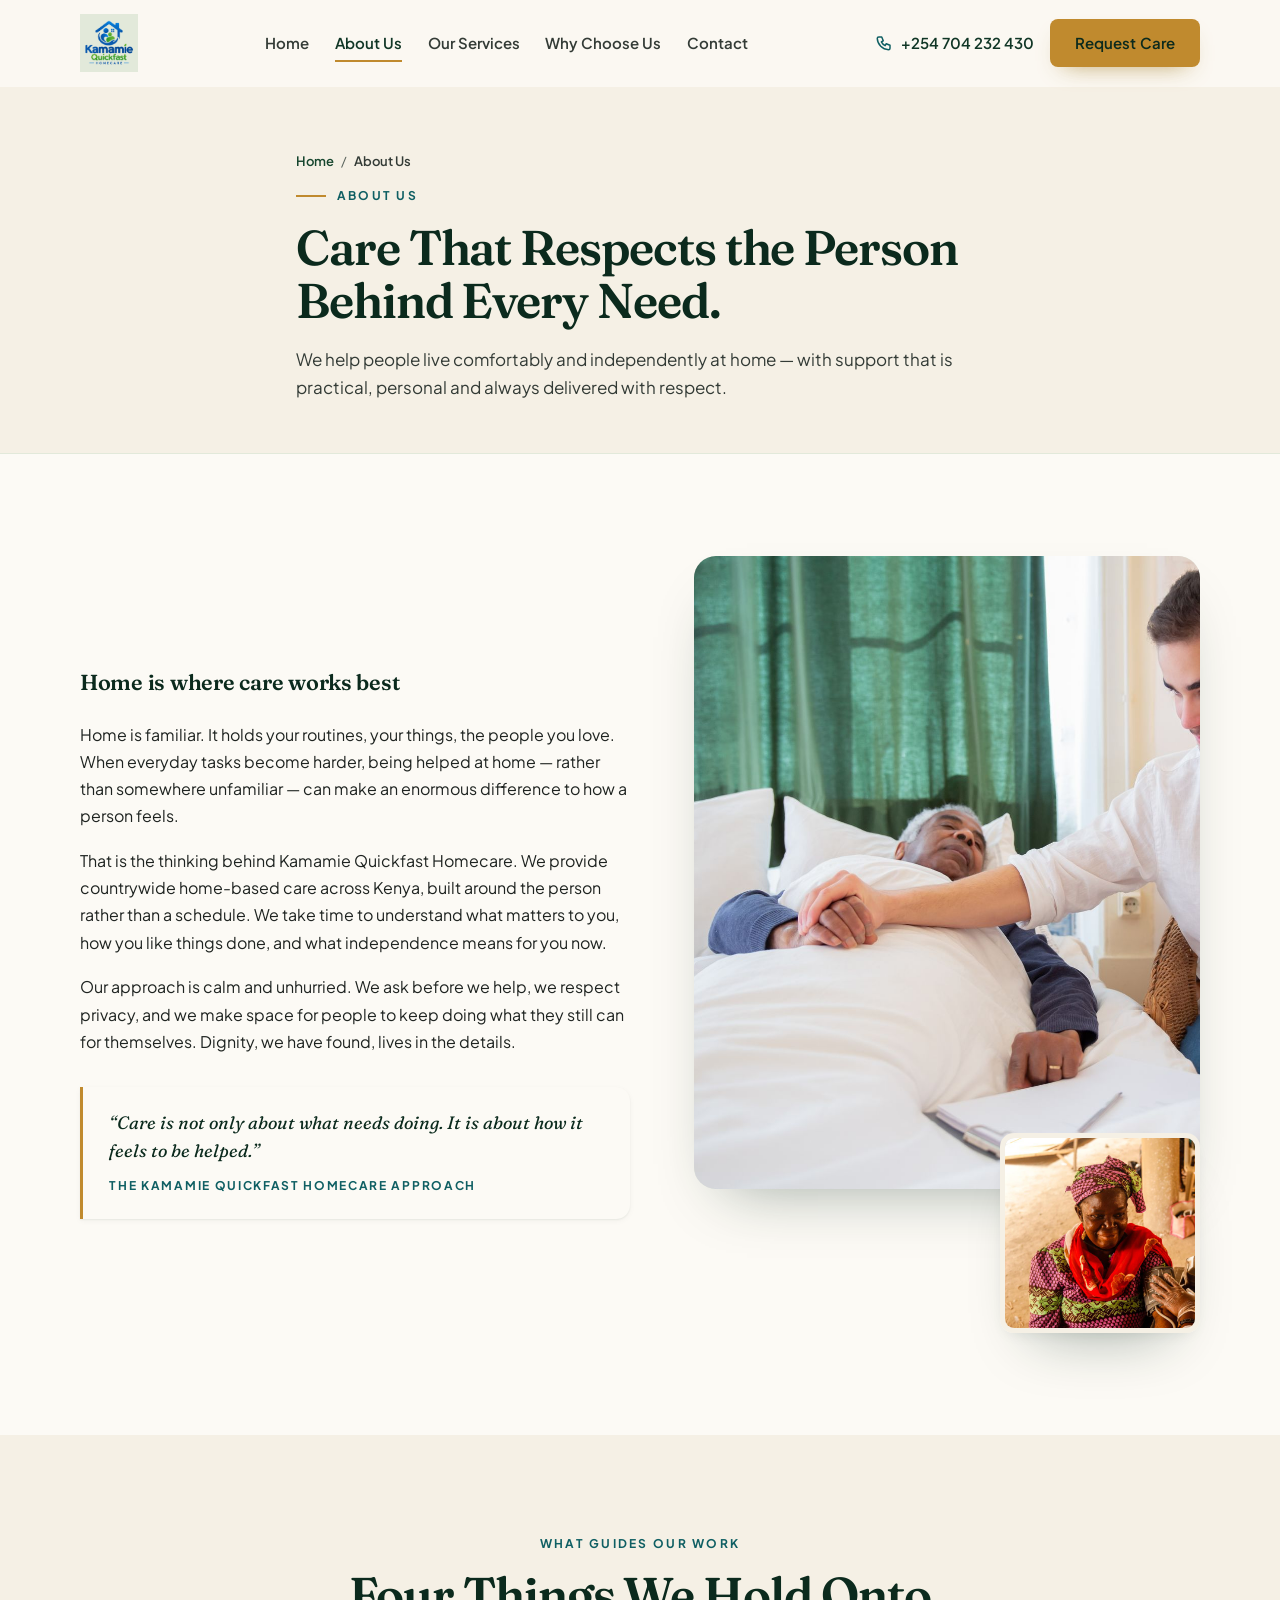
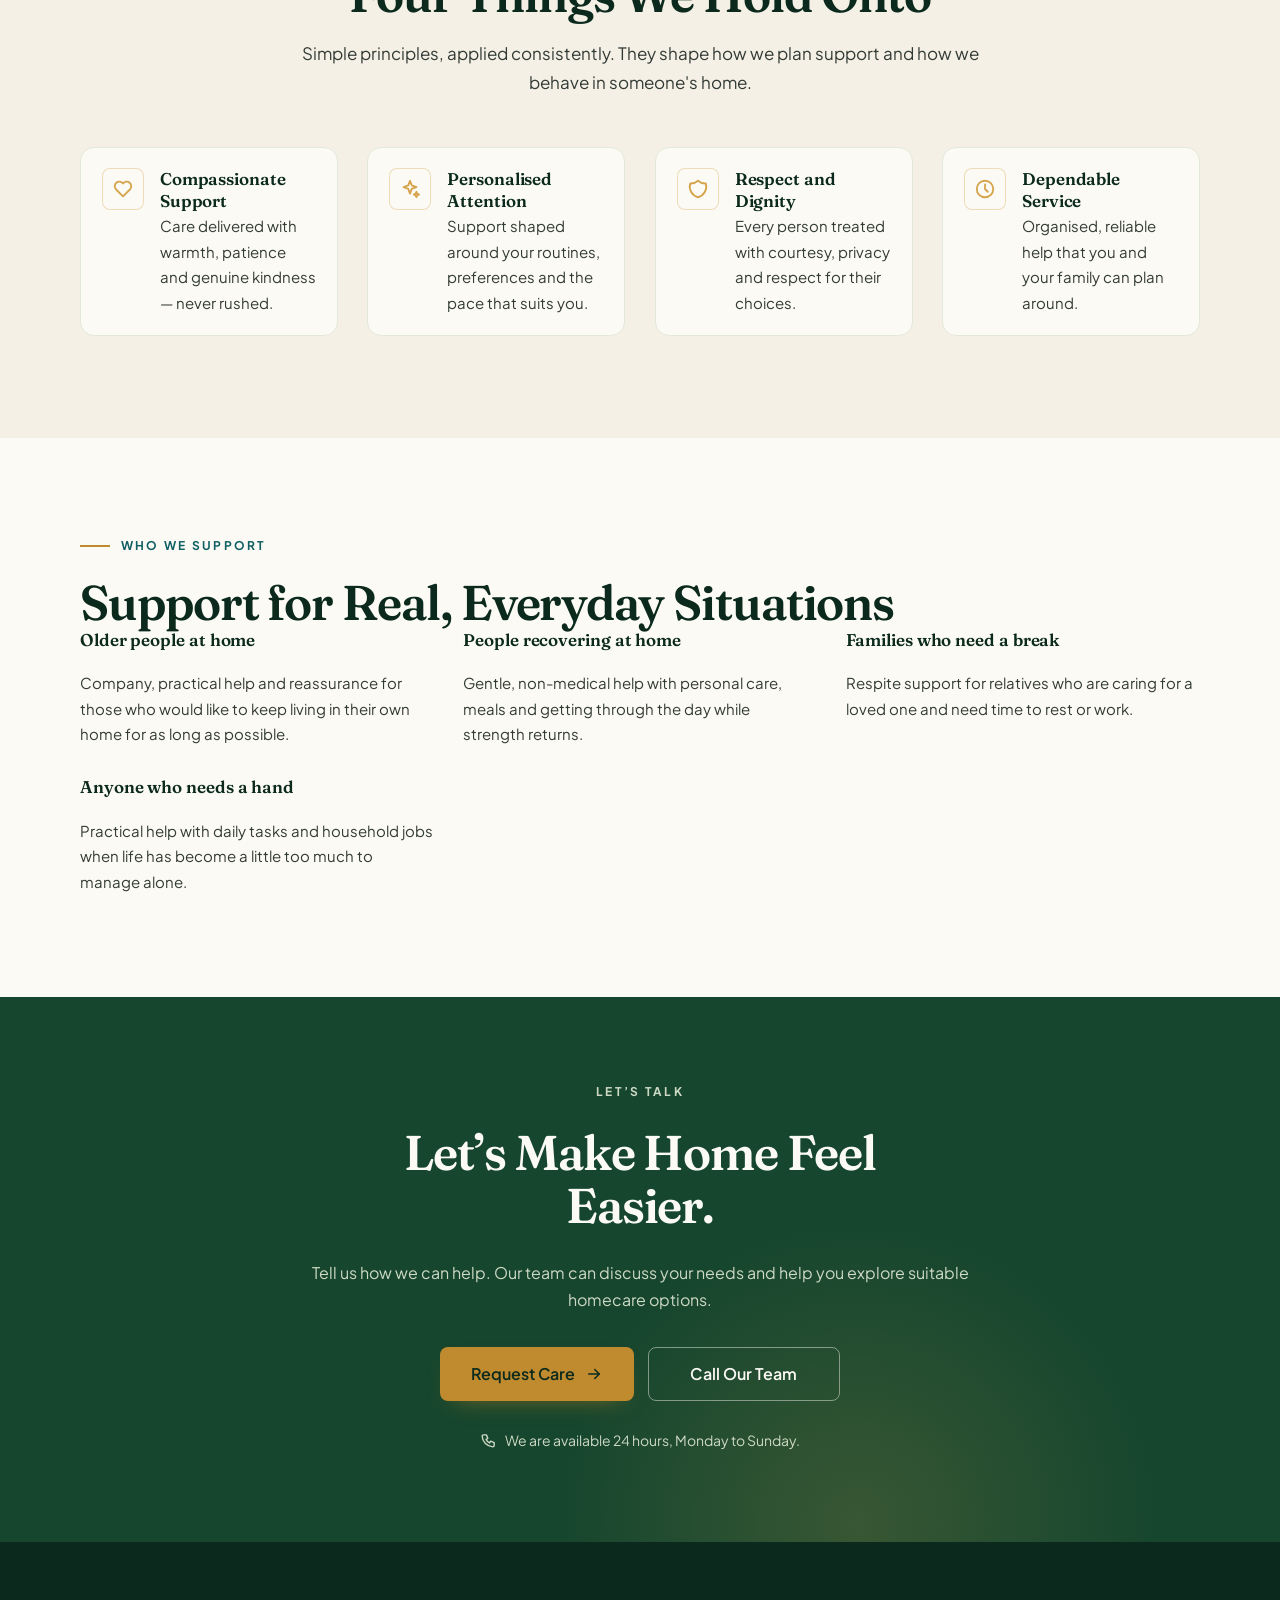
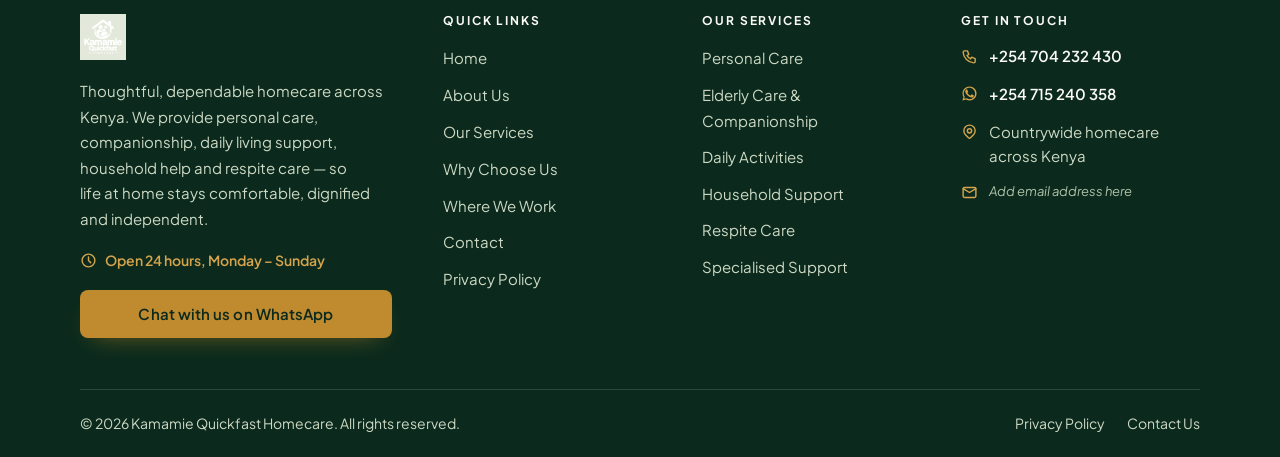
==== commit 90965269: "Use African photography throughout, transparent logo, and add service area map" ====
--- a/about.html
+++ b/about.html
@@ -45,7 +45,7 @@
     <header class="site-header">
         <div class="container header-inner">
             <a href="/index.html" class="brand" aria-label="Kamamie Quickfast Homecare — home">
-                <img class="brand__logo" src="/static/img/banner-logo.png" width="124" height="44" alt="Kamamie Quickfast Homecare">
+                <img class="brand__logo" src="/static/img/logo-mark.png" width="124" height="44" alt="Kamamie Quickfast Homecare">
             </a>
             <nav class="nav" aria-label="Main navigation">
                 <ul class="nav__list">
@@ -121,11 +121,11 @@
 
                 <div class="about__media">
                     <div class="about__media-main">
-                        <img src="/static/img/care-about.jpg" width="1000" height="1250" loading="lazy"
-                             alt="A carer warmly greeting an older woman at her front door, shaking her hand with a genuine smile.">
+                        <img src="/static/img/afr-about.jpg" width="1000" height="1250" loading="lazy"
+                             alt="A carer sits close beside an older man resting in bed, holding his hand.">
                     </div>
                     <div class="about__media-inset">
-                        <img src="/static/img/care-hands.jpg" width="640" height="640" loading="lazy"
+                        <img src="/static/img/afr-about-inset.jpg" width="640" height="640" loading="lazy"
                              alt="Close-up of a carer's hands gently holding an older woman's hands in a moment of support.">
                     </div>
                 </div>
@@ -222,7 +222,7 @@
         <div class="container">
             <div class="footer__top">
                 <div class="footer__brand">
-                    <img class="footer__logo" src="/static/img/logo-white.png" width="130" height="46" alt="Kamamie Quickfast Homecare">
+                    <img class="footer__logo" src="/static/img/logo-mark-white.png" width="130" height="46" alt="Kamamie Quickfast Homecare">
                     <p class="footer__about">Thoughtful, dependable homecare across Kenya. We provide personal care, companionship, daily living support, household help and respite care — so life at home stays comfortable, dignified and independent.</p>
                     <span class="footer__hours"><svg width="17" height="17" aria-hidden="true"><use href="#i-clock"/></svg> Open 24 hours, Monday – Sunday</span>
                     <a class="btn btn--primary" href="https://wa.me/254715240358">Chat with us on WhatsApp</a>
@@ -234,6 +234,7 @@
                         <li><a href="/about.html">About Us</a></li>
                         <li><a href="/services.html">Our Services</a></li>
                         <li><a href="/index.html#why-us">Why Choose Us</a></li>
+                        <li><a href="/index.html#location">Where We Work</a></li>
                         <li><a href="/contact.html">Contact</a></li>
                         <li><a href="/privacy.html">Privacy Policy</a></li>
                     </ul>
--- a/static/css/custom.css
+++ b/static/css/custom.css
@@ -378,6 +378,10 @@
   gap: 1.5rem;
 }
 
+.location__note {
+  max-width: 34rem;
+}
+
 .spaced-block {
   margin-bottom: clamp(2.5rem, 5vw, 3.5rem);
 }
@@ -563,7 +567,7 @@
 }
 
 .brand__logo {
-  height: 44px;
+  height: 58px;
   width: auto;
   display: block;
 }
@@ -2265,9 +2269,116 @@
 }
 
 /* --------------------------------------------------------------------------
-   18b. Sub-pages
+   18b. Location / service area
    -------------------------------------------------------------------------- */
-.page-hero {
+.location__inner {
+  display: grid;
+  gap: clamp(2.25rem, 4vw, 3.5rem);
+  align-items: center;
+}
+
+.location__content {
+  display: grid;
+  gap: 1.5rem;
+  justify-items: start;
+}
+
+.location__points {
+  display: grid;
+  gap: 1px;
+  width: 100%;
+  background: var(--sage-100);
+  border: 1px solid var(--sage-100);
+  border-radius: var(--r-md);
+  overflow: hidden;
+}
+
+.location-point {
+  display: flex;
+  gap: 1rem;
+  align-items: flex-start;
+  padding: 1.1rem 1.25rem;
+  background: var(--ivory);
+}
+
+.location-point__icon {
+  display: grid;
+  place-items: center;
+  width: 40px;
+  height: 40px;
+  flex: none;
+  border-radius: var(--r-sm);
+  background: var(--forest-700);
+  color: var(--gold-400);
+}
+
+.location-point__title {
+  display: block;
+  font-size: 0.9375rem;
+  font-weight: 700;
+  color: var(--forest-900);
+  line-height: 1.4;
+}
+
+.location-point__text {
+  display: block;
+  font-size: 0.875rem;
+  color: var(--charcoal-700);
+  line-height: 1.6;
+  margin-top: 0.15rem;
+}
+
+.location__map {
+  position: relative;
+  border-radius: var(--r-lg);
+  overflow: hidden;
+  border: 1px solid var(--sage-200);
+  box-shadow: var(--sh-md);
+  background: var(--sage-100);
+}
+
+.location__map iframe {
+  display: block;
+  width: 100%;
+  height: 460px;
+  border: 0;
+}
+
+.location__map-link {
+  display: inline-flex;
+  align-items: center;
+  gap: 0.4rem;
+  padding: 0.6rem 1rem;
+  font-size: 0.8125rem;
+  font-weight: 600;
+  color: var(--ivory);
+  background: var(--forest-800);
+  border-radius: 0 0 0 var(--r-lg);
+  position: absolute;
+  top: 0;
+  right: 0;
+}
+
+.location__map-link:hover {
+  background: var(--gold-600);
+  color: var(--ivory);
+}
+
+@media (max-width: 767px) {
+  .location__map iframe {
+    height: 320px;
+  }
+}
+
+@media (min-width: 900px) {
+  .location__inner {
+    grid-template-columns: 1fr 1fr;
+  }
+}
+
+/* --------------------------------------------------------------------------
+   18c. Sub-pages
+   -------------------------------------------------------------------------- */.page-hero {
   padding-top: calc(var(--header-h) + clamp(2.25rem, 5vw, 4rem));
   padding-bottom: clamp(2.25rem, 4vw, 3.5rem);
   background: var(--cream);
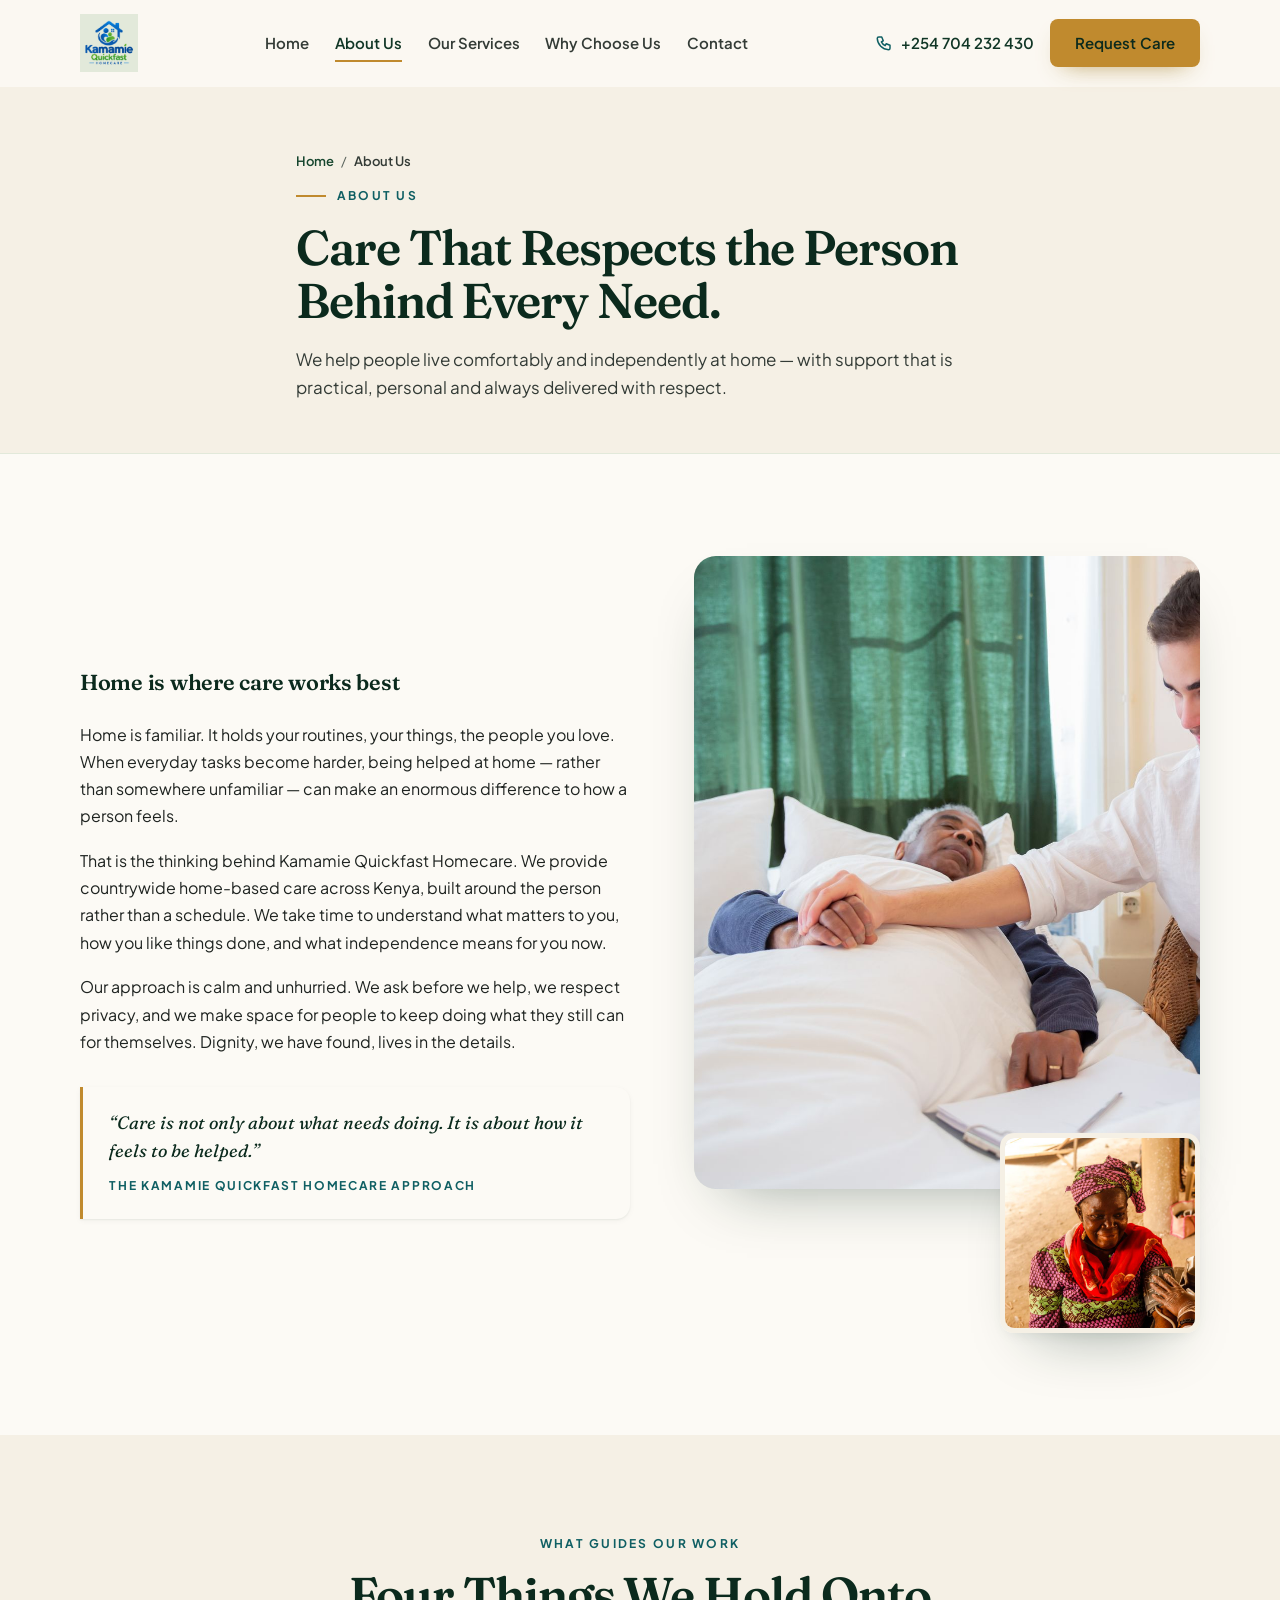
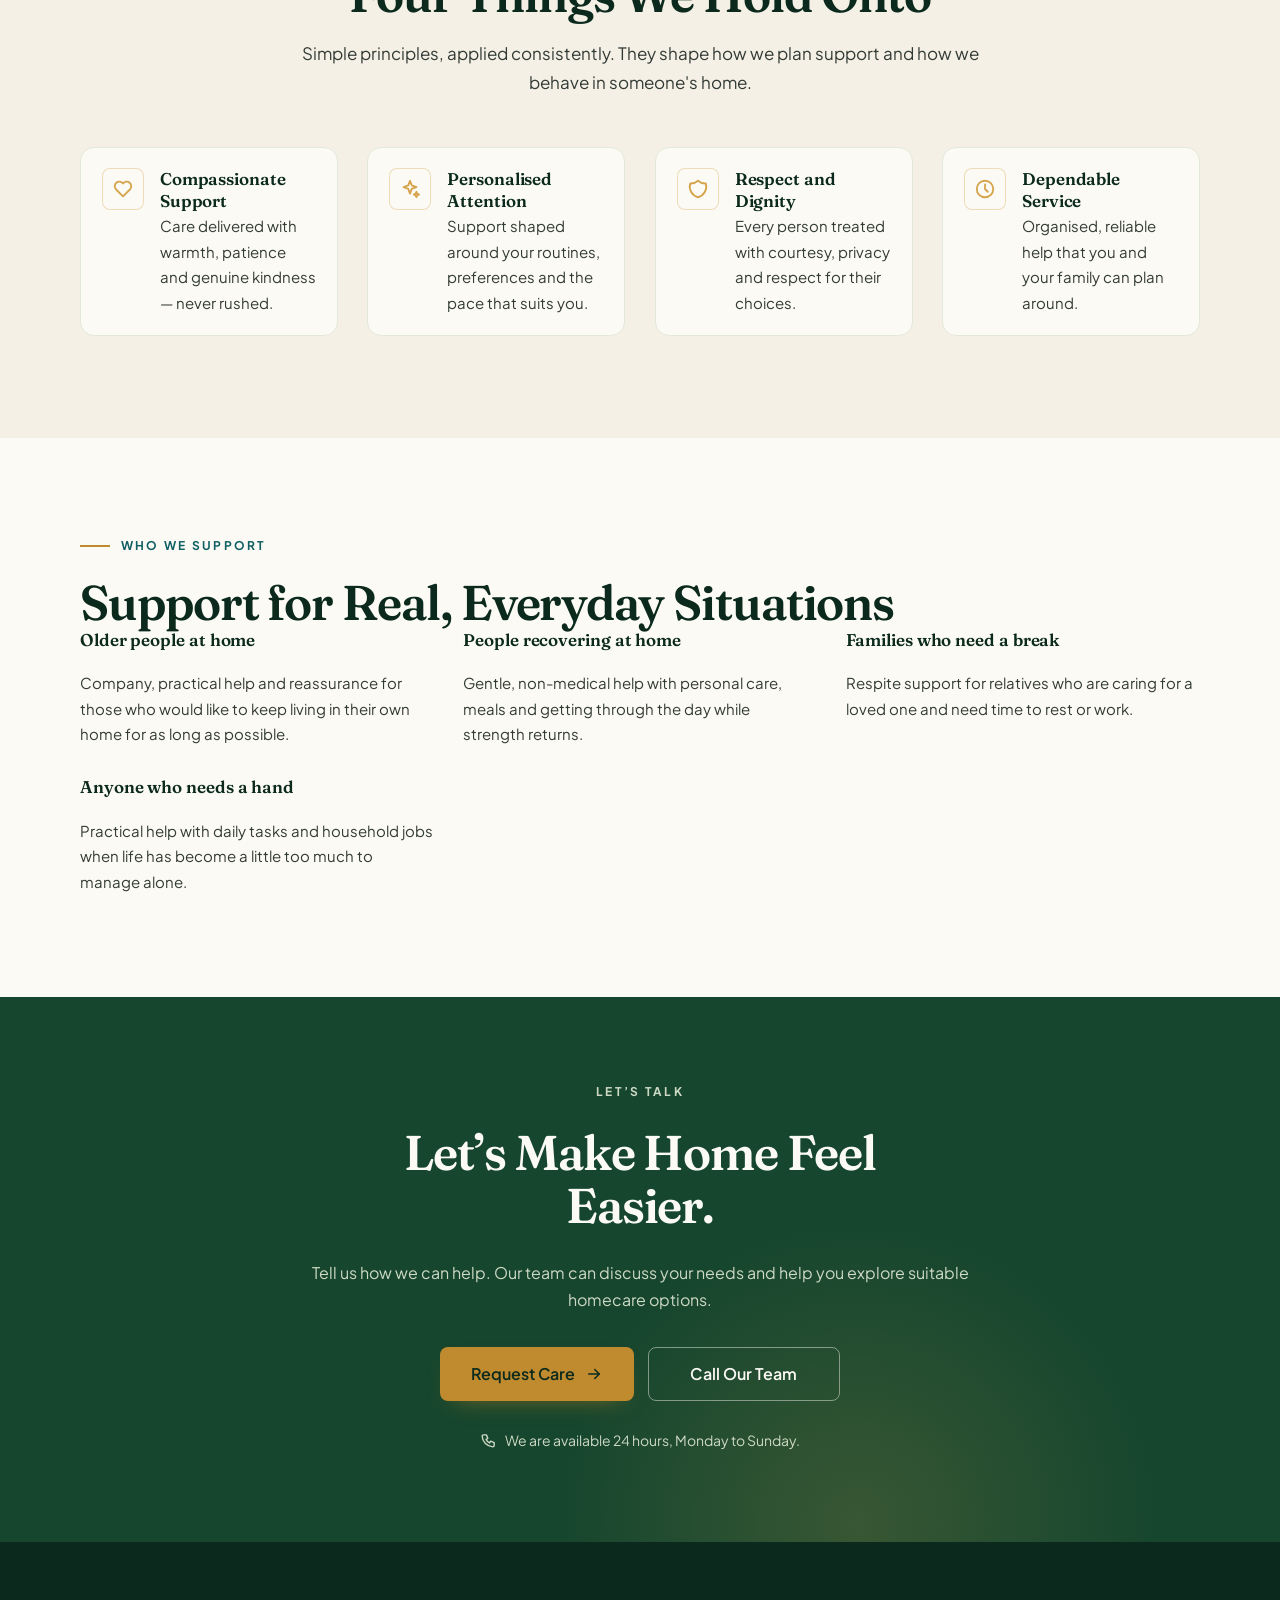
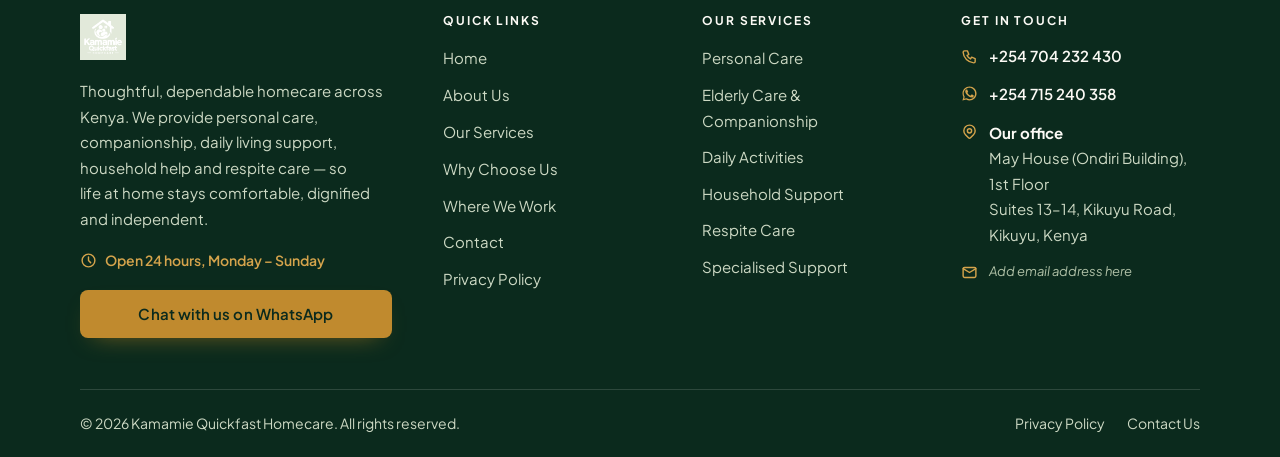
==== commit eb4bfbe1: "Add Kikuyu office address and pin map to the office location" ====
--- a/about.html
+++ b/about.html
@@ -1,4 +1,4 @@
-<!DOCTYPE html>
+﻿<!DOCTYPE html>
 <html lang="en">
 <head>
     <meta charset="UTF-8">
@@ -255,7 +255,7 @@
                     <ul class="footer__contact">
                         <li><svg width="17" height="17" aria-hidden="true"><use href="#i-phone"/></svg><span><a href="tel:+254704232430">+254 704 232 430</a></span></li>
                         <li><svg width="17" height="17" aria-hidden="true"><use href="#i-whatsapp"/></svg><span><a href="https://wa.me/254715240358">+254 715 240 358</a></span></li>
-                        <li><svg width="17" height="17" aria-hidden="true"><use href="#i-pin"/></svg><span>Countrywide homecare<br>across Kenya</span></li>
+                        <li><svg width="17" height="17" aria-hidden="true"><use href="#i-pin"/></svg><span class="footer__address"><strong>Our office</strong>May House (Ondiri Building), 1st Floor<br>Suites 13–14, Kikuyu Road, Kikuyu, Kenya</span></li>
                         <li><svg width="17" height="17" aria-hidden="true"><use href="#i-mail"/></svg><span class="placeholder-note">Add email address here</span></li>
                     </ul>
                 </div>
--- a/static/css/custom.css
+++ b/static/css/custom.css
@@ -380,6 +380,70 @@
 
 .location__note {
   max-width: 34rem;
+}
+
+/* Office address block */
+.location-address {
+  display: flex;
+  gap: 1rem;
+  align-items: flex-start;
+  padding: 1.2rem 1.3rem;
+  background: var(--ivory);
+  border: 1px solid var(--sage-200);
+  border-left: 3px solid var(--gold-500);
+  border-radius: var(--r-md);
+  width: 100%;
+}
+
+.location-address__icon {
+  display: grid;
+  place-items: center;
+  width: 42px;
+  height: 42px;
+  flex: none;
+  border-radius: var(--r-sm);
+  background: var(--forest-700);
+  color: var(--gold-400);
+}
+
+.location-address__label {
+  display: block;
+  font-size: 0.6875rem;
+  font-weight: 700;
+  letter-spacing: 0.15em;
+  text-transform: uppercase;
+  color: var(--charcoal-500);
+  margin-bottom: 0.4rem;
+}
+
+.location-address address {
+  font-style: normal;
+  font-size: 0.9375rem;
+  line-height: 1.65;
+  color: var(--charcoal);
+}
+
+.location-address address strong {
+  color: var(--forest-900);
+  font-weight: 700;
+}
+
+.location-address__landmark {
+  display: block;
+  margin-top: 0.4rem;
+  font-size: 0.8125rem;
+  color: var(--charcoal-500);
+}
+
+.footer__address {
+  font-style: normal;
+  line-height: 1.7;
+}
+
+.footer__address strong {
+  color: var(--ivory);
+  font-weight: 700;
+  display: block;
 }
 
 .spaced-block {
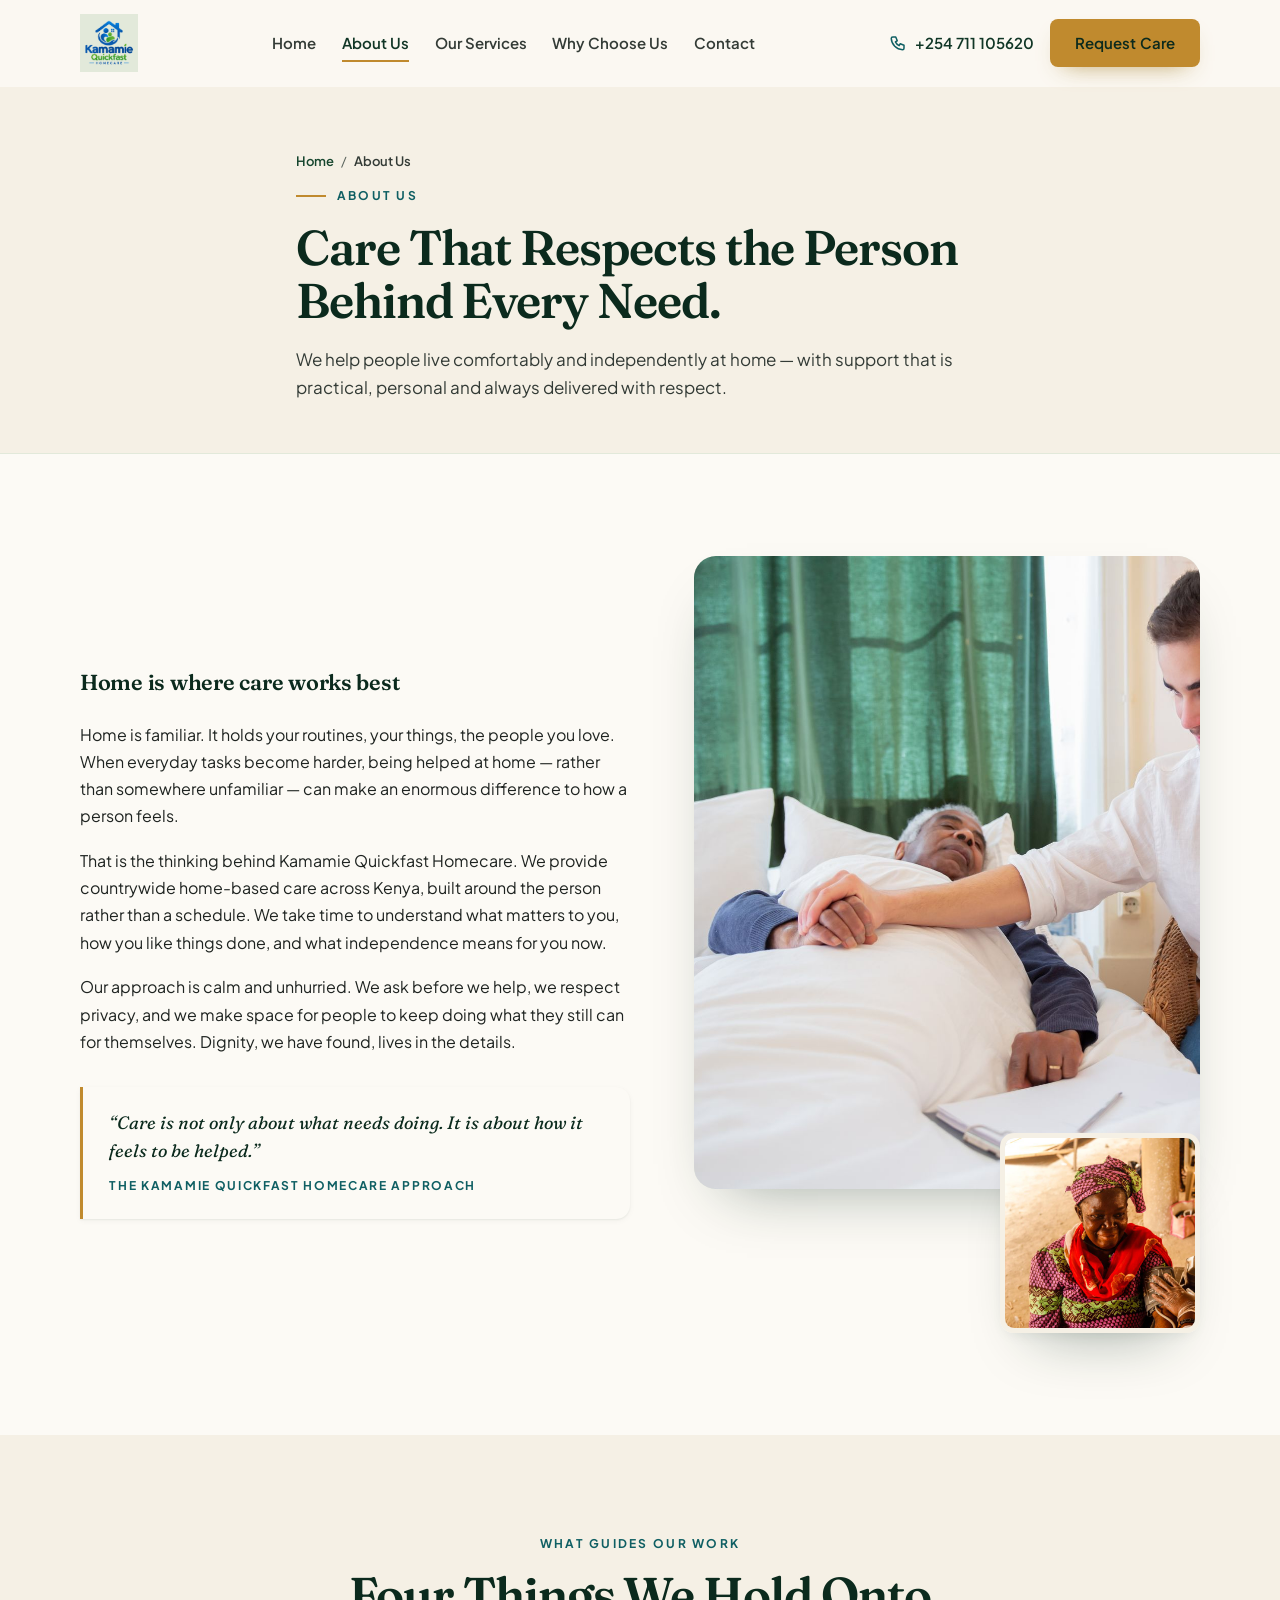
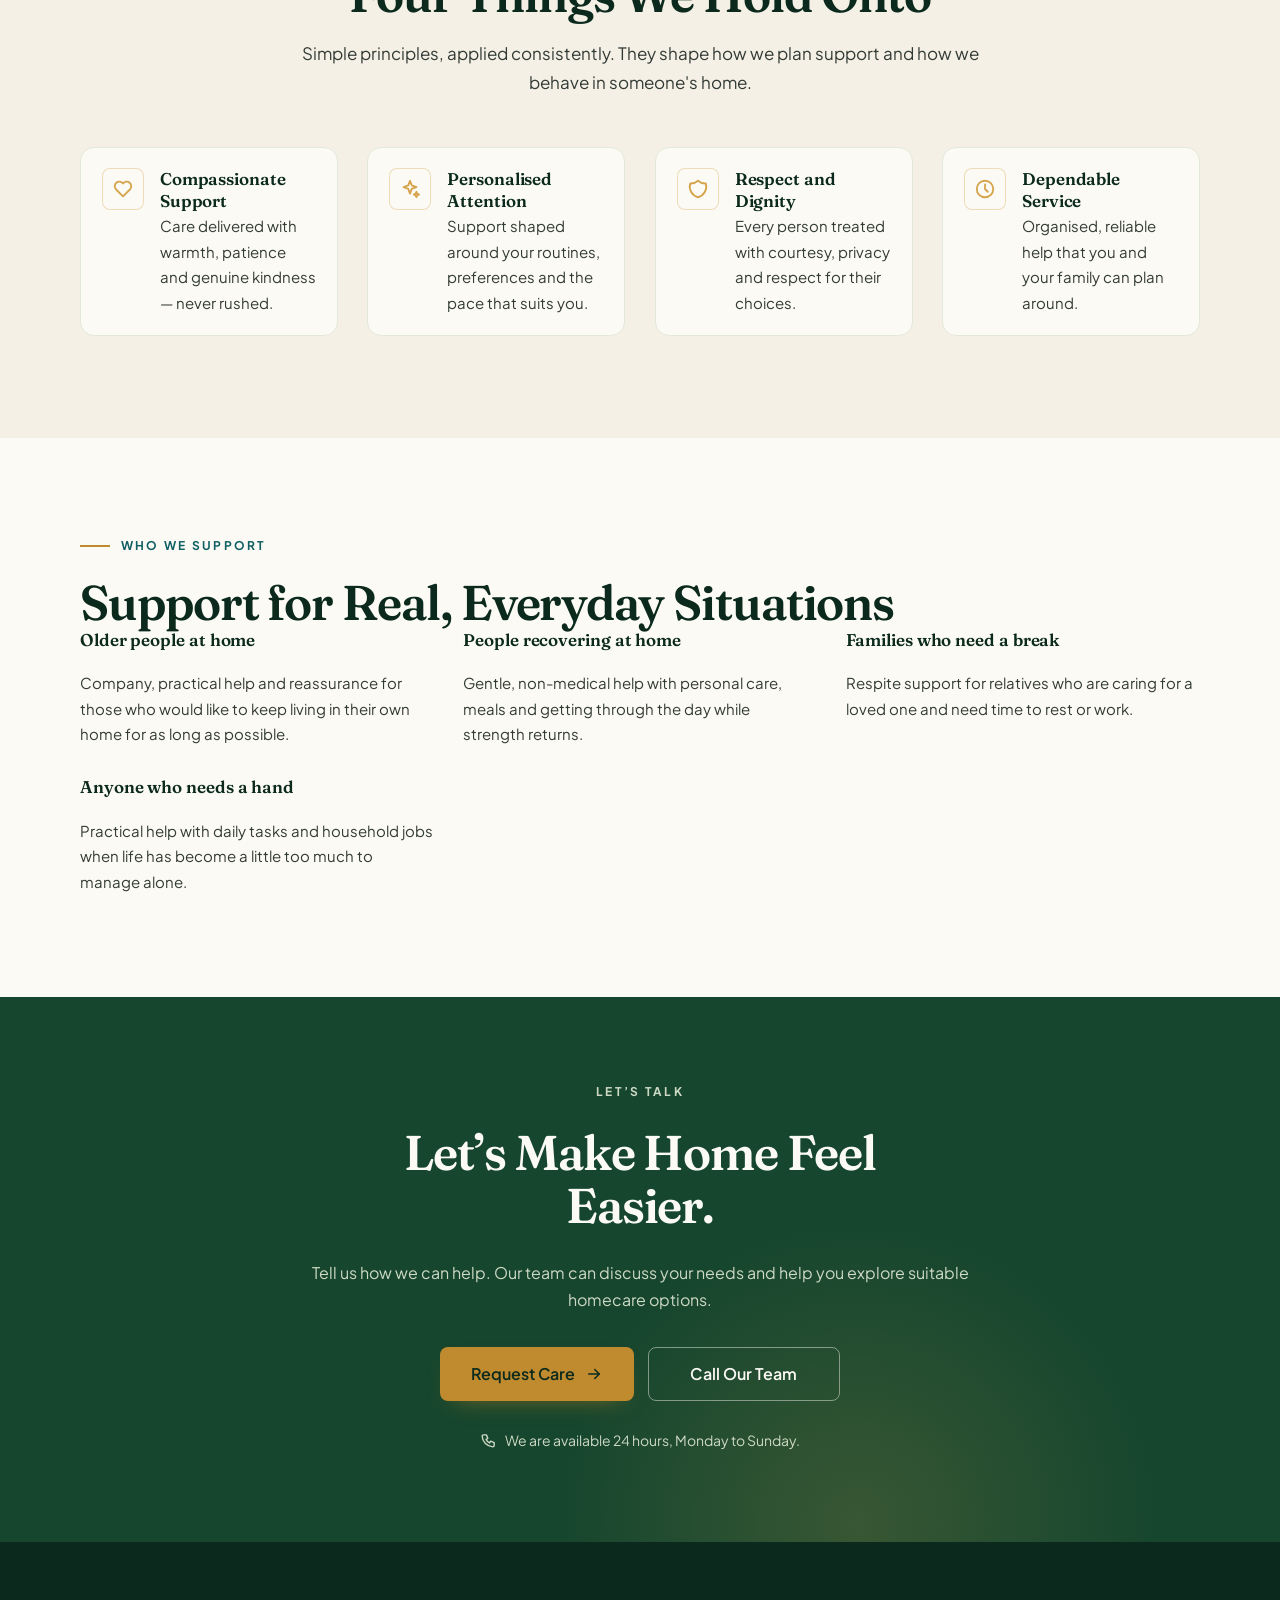
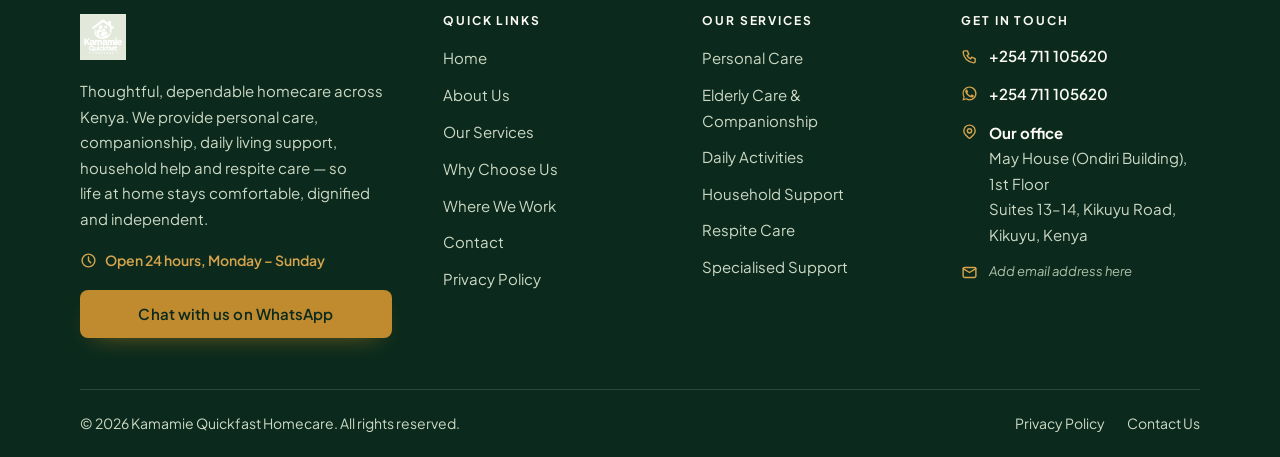
==== commit 3823b7f0: "Update phone and WhatsApp contact number to +254 711 105620" ====
--- a/about.html
+++ b/about.html
@@ -57,9 +57,9 @@
                 </ul>
             </nav>
             <div class="header-actions">
-                <a class="header-phone" href="tel:+254704232430">
+                <a class="header-phone" href="tel:+254711105620">
                     <svg width="18" height="18" aria-hidden="true"><use href="#i-phone"/></svg>
-                    +254 704 232 430
+                    +254 711 105620
                 </a>
                 <a class="btn btn--primary" href="/contact.html">Request Care</a>
                 <button class="nav-toggle" type="button" aria-expanded="false" aria-controls="mobile-nav" aria-label="Open menu">
@@ -81,10 +81,10 @@
         </ul>
         <div class="mobile-nav__cta">
             <a class="btn btn--primary btn--lg btn--block" href="/contact.html">Request Care</a>
-            <a class="btn btn--outline btn--lg btn--block" href="tel:+254704232430">Call +254 704 232 430</a>
+            <a class="btn btn--outline btn--lg btn--block" href="tel:+254711105620">Call +254 711 105620</a>
         </div>
         <div class="mobile-nav__meta">
-            <a href="https://wa.me/254715240358"><svg width="18" height="18" aria-hidden="true"><use href="#i-whatsapp"/></svg> WhatsApp +254 715 240 358</a>
+            <a href="https://wa.me/254711105620"><svg width="18" height="18" aria-hidden="true"><use href="#i-whatsapp"/></svg> WhatsApp +254 711 105620</a>
             <span>Open 24 hours, Monday – Sunday</span>
         </div>
     </div>
@@ -207,7 +207,7 @@
                 <p class="cta-band__text">Tell us how we can help. Our team can discuss your needs and help you explore suitable homecare options.</p>
                 <div class="cta-band__actions">
                     <a class="btn btn--primary btn--lg" href="/contact.html">Request Care <svg class="btn-arrow" width="18" height="18" aria-hidden="true"><use href="#i-arrow"/></svg></a>
-                    <a class="btn btn--ghost-light btn--lg" href="tel:+254704232430">Call Our Team</a>
+                    <a class="btn btn--ghost-light btn--lg" href="tel:+254711105620">Call Our Team</a>
                 </div>
                 <p class="cta-band__note">
                     <svg class="cta-note__icon" width="17" height="17" aria-hidden="true"><use href="#i-phone"/></svg>
@@ -225,7 +225,7 @@
                     <img class="footer__logo" src="/static/img/logo-mark-white.png" width="130" height="46" alt="Kamamie Quickfast Homecare">
                     <p class="footer__about">Thoughtful, dependable homecare across Kenya. We provide personal care, companionship, daily living support, household help and respite care — so life at home stays comfortable, dignified and independent.</p>
                     <span class="footer__hours"><svg width="17" height="17" aria-hidden="true"><use href="#i-clock"/></svg> Open 24 hours, Monday – Sunday</span>
-                    <a class="btn btn--primary" href="https://wa.me/254715240358">Chat with us on WhatsApp</a>
+                    <a class="btn btn--primary" href="https://wa.me/254711105620">Chat with us on WhatsApp</a>
                 </div>
                 <div>
                     <h2 class="footer__col-title">Quick links</h2>
@@ -253,8 +253,8 @@
                 <div>
                     <h2 class="footer__col-title">Get in touch</h2>
                     <ul class="footer__contact">
-                        <li><svg width="17" height="17" aria-hidden="true"><use href="#i-phone"/></svg><span><a href="tel:+254704232430">+254 704 232 430</a></span></li>
-                        <li><svg width="17" height="17" aria-hidden="true"><use href="#i-whatsapp"/></svg><span><a href="https://wa.me/254715240358">+254 715 240 358</a></span></li>
+                        <li><svg width="17" height="17" aria-hidden="true"><use href="#i-phone"/></svg><span><a href="tel:+254711105620">+254 711 105620</a></span></li>
+                        <li><svg width="17" height="17" aria-hidden="true"><use href="#i-whatsapp"/></svg><span><a href="https://wa.me/254711105620">+254 711 105620</a></span></li>
                         <li><svg width="17" height="17" aria-hidden="true"><use href="#i-pin"/></svg><span class="footer__address"><strong>Our office</strong>May House (Ondiri Building), 1st Floor<br>Suites 13–14, Kikuyu Road, Kikuyu, Kenya</span></li>
                         <li><svg width="17" height="17" aria-hidden="true"><use href="#i-mail"/></svg><span class="placeholder-note">Add email address here</span></li>
                     </ul>
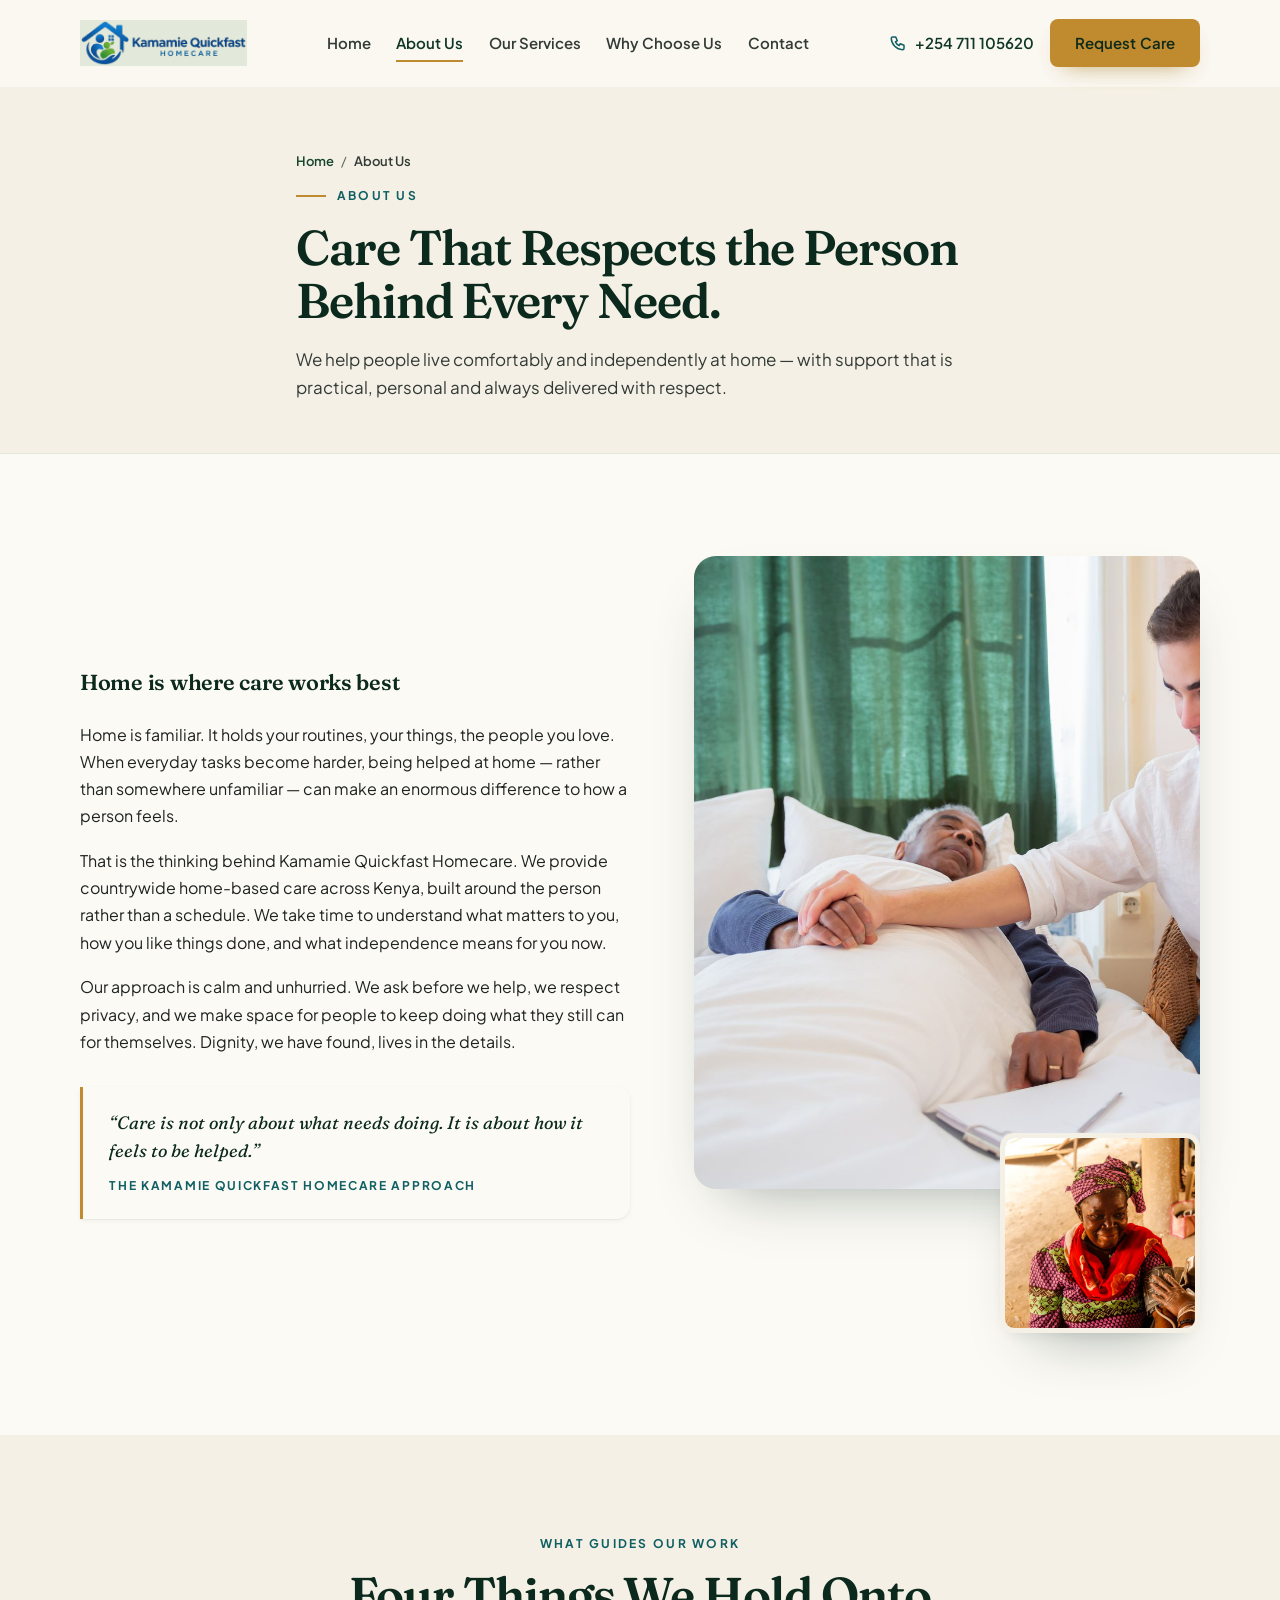
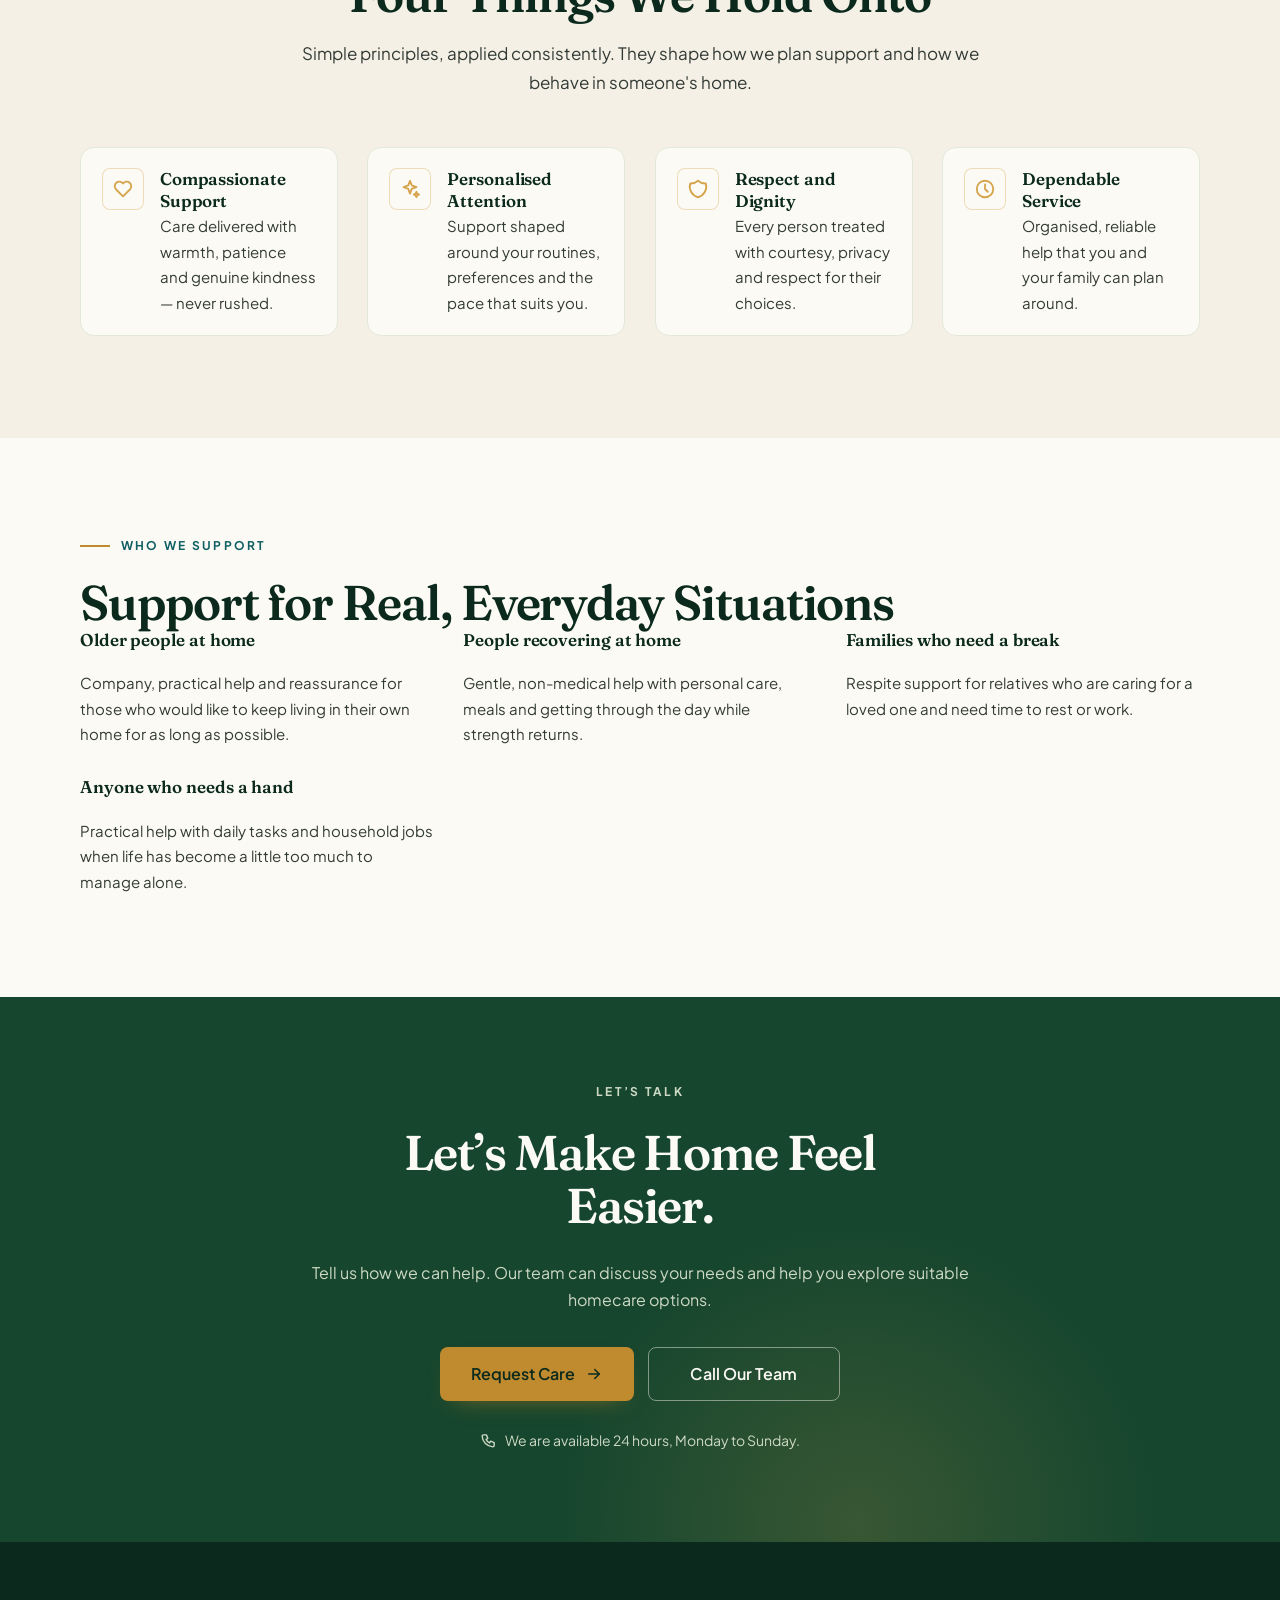
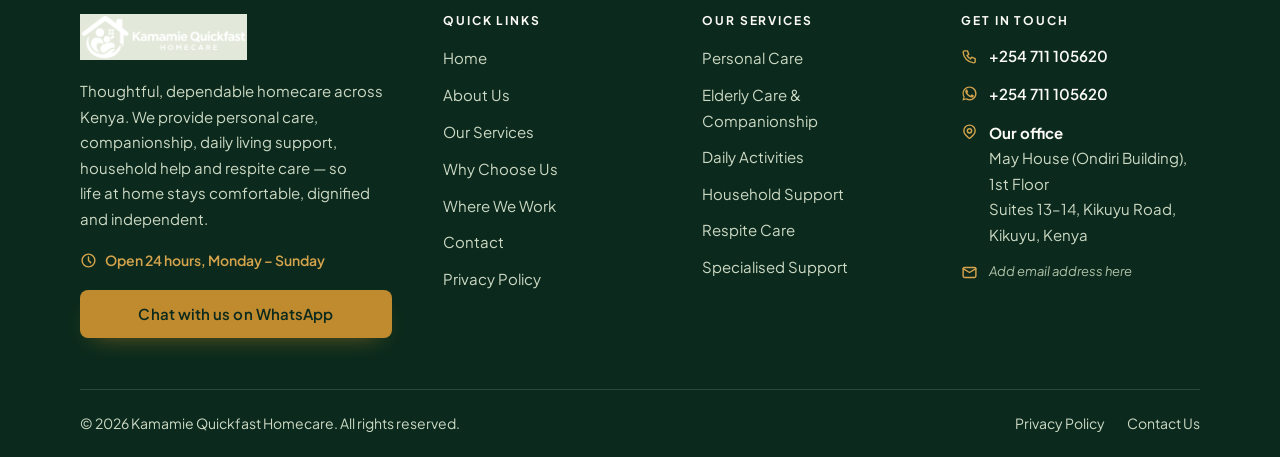
==== commit 952385e4: "Use tight-cropped Kamamie banner logo as the main site logo" ====
--- a/about.html
+++ b/about.html
@@ -45,7 +45,7 @@
     <header class="site-header">
         <div class="container header-inner">
             <a href="/index.html" class="brand" aria-label="Kamamie Quickfast Homecare — home">
-                <img class="brand__logo" src="/static/img/logo-mark.png" width="124" height="44" alt="Kamamie Quickfast Homecare">
+                <img class="brand__logo" src="/static/img/logo-banner.png" width="724" height="200" alt="Kamamie Quickfast Homecare">
             </a>
             <nav class="nav" aria-label="Main navigation">
                 <ul class="nav__list">
@@ -222,7 +222,7 @@
         <div class="container">
             <div class="footer__top">
                 <div class="footer__brand">
-                    <img class="footer__logo" src="/static/img/logo-mark-white.png" width="130" height="46" alt="Kamamie Quickfast Homecare">
+                    <img class="footer__logo" src="/static/img/logo-banner-white.png" width="724" height="200" alt="Kamamie Quickfast Homecare">
                     <p class="footer__about">Thoughtful, dependable homecare across Kenya. We provide personal care, companionship, daily living support, household help and respite care — so life at home stays comfortable, dignified and independent.</p>
                     <span class="footer__hours"><svg width="17" height="17" aria-hidden="true"><use href="#i-clock"/></svg> Open 24 hours, Monday – Sunday</span>
                     <a class="btn btn--primary" href="https://wa.me/254711105620">Chat with us on WhatsApp</a>
--- a/static/css/custom.css
+++ b/static/css/custom.css
@@ -631,9 +631,15 @@
 }
 
 .brand__logo {
-  height: 58px;
+  height: 46px;
   width: auto;
   display: block;
+}
+
+@media (max-width: 420px) {
+  .brand__logo {
+    height: 38px;
+  }
 }
 
 .nav {
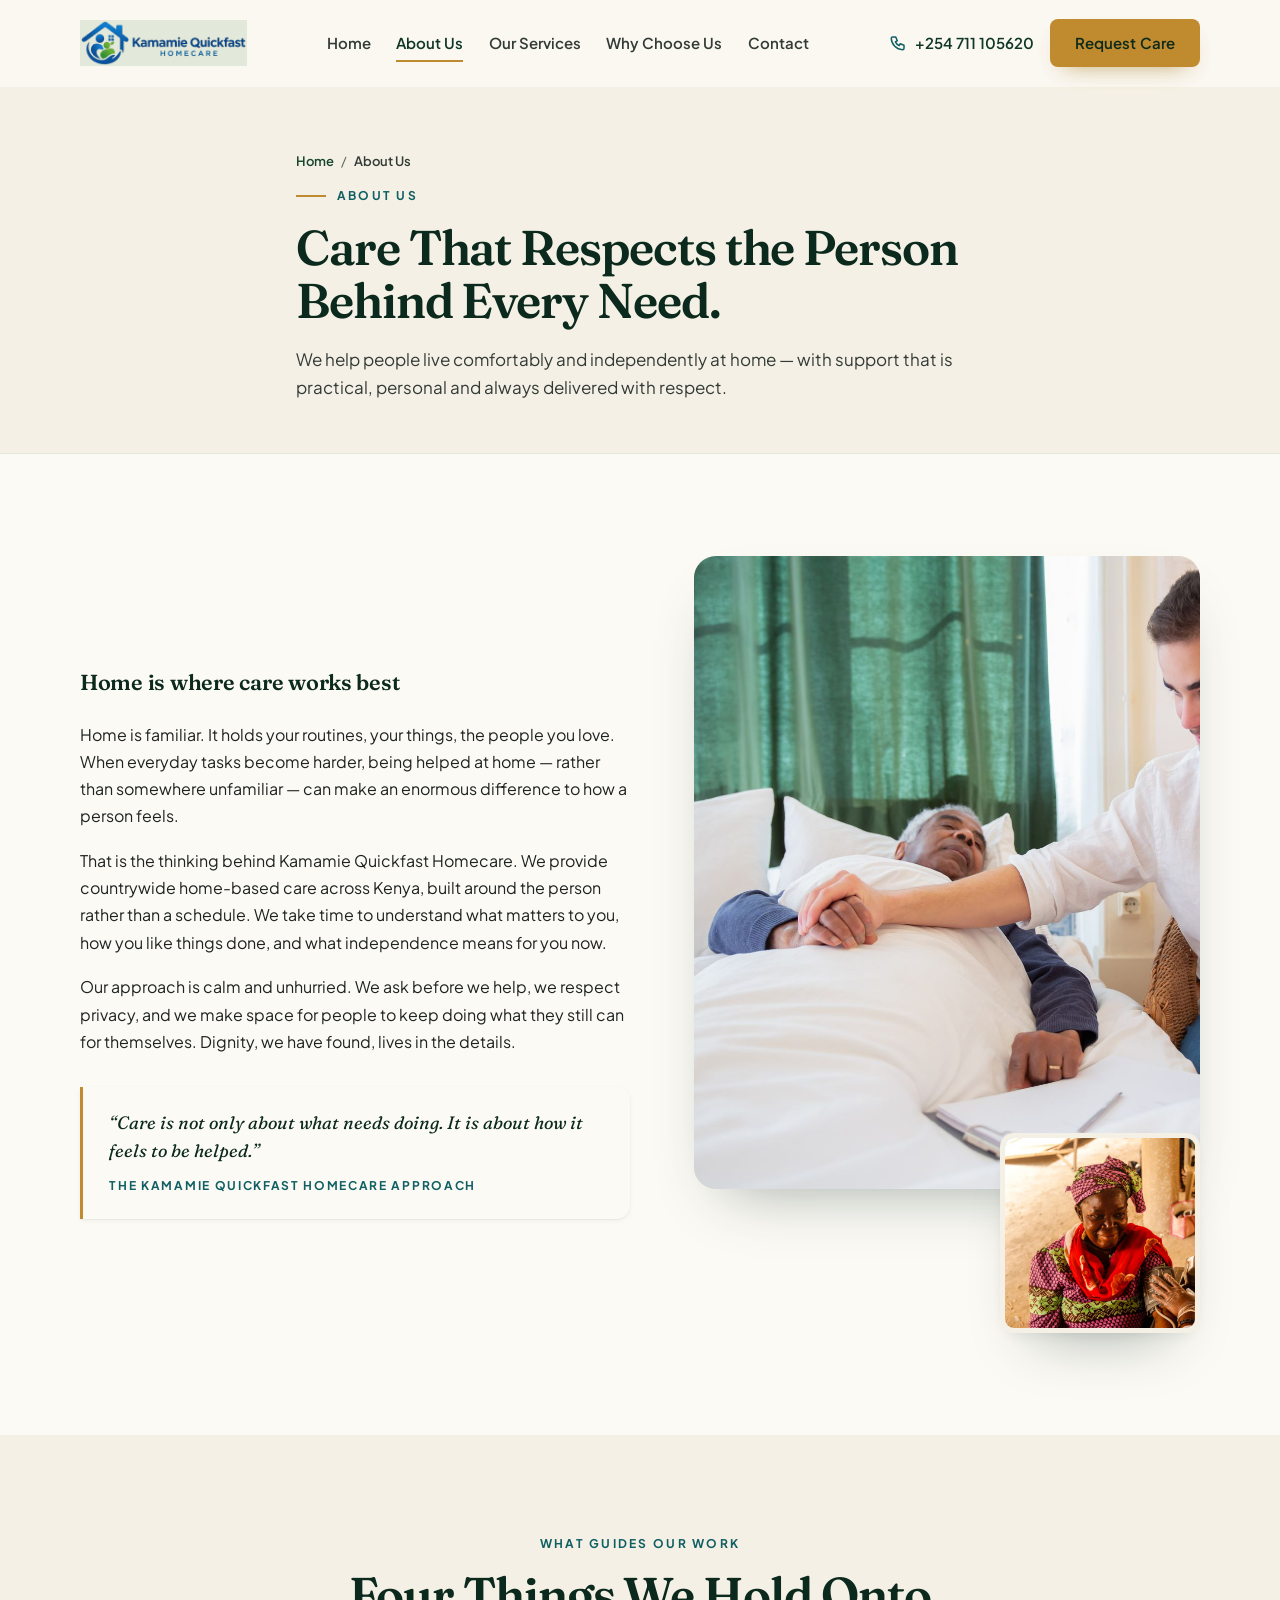
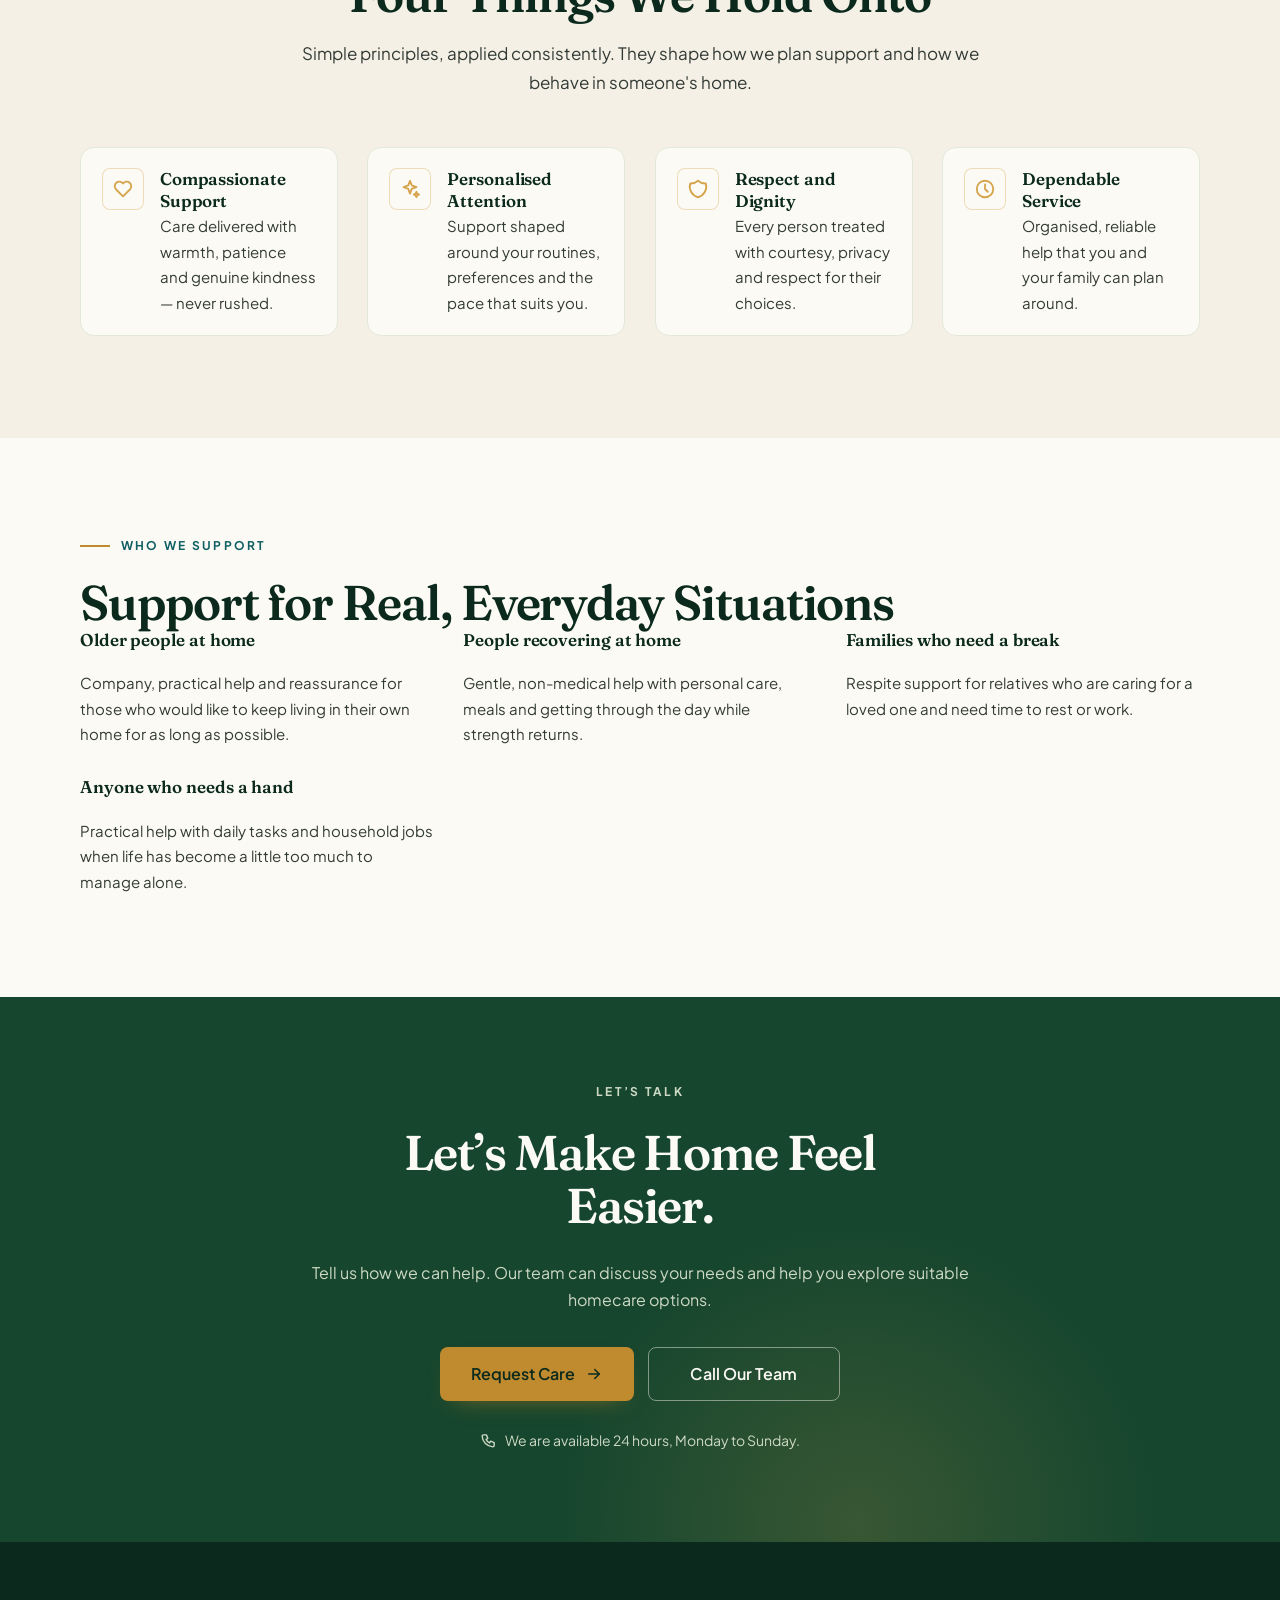
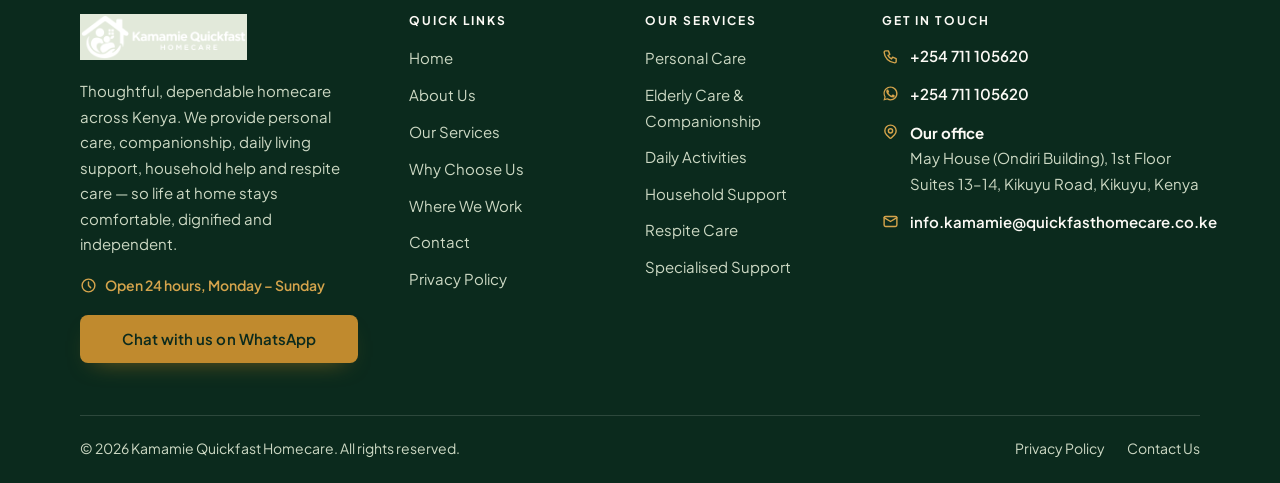
==== commit ff6aa80b: "Make service area map static and add info email address - Disable scroll/zoom/pan on the OpenStreetM" ====
--- a/about.html
+++ b/about.html
@@ -256,7 +256,7 @@
                         <li><svg width="17" height="17" aria-hidden="true"><use href="#i-phone"/></svg><span><a href="tel:+254711105620">+254 711 105620</a></span></li>
                         <li><svg width="17" height="17" aria-hidden="true"><use href="#i-whatsapp"/></svg><span><a href="https://wa.me/254711105620">+254 711 105620</a></span></li>
                         <li><svg width="17" height="17" aria-hidden="true"><use href="#i-pin"/></svg><span class="footer__address"><strong>Our office</strong>May House (Ondiri Building), 1st Floor<br>Suites 13–14, Kikuyu Road, Kikuyu, Kenya</span></li>
-                        <li><svg width="17" height="17" aria-hidden="true"><use href="#i-mail"/></svg><span class="placeholder-note">Add email address here</span></li>
+                        <li><svg width="17" height="17" aria-hidden="true"><use href="#i-mail"/></svg><span><a href="mailto:info.kamamie@quickfasthomecare.co.ke">info.kamamie@quickfasthomecare.co.ke</a></span></li>
                     </ul>
                 </div>
             </div>
--- a/static/css/custom.css
+++ b/static/css/custom.css
@@ -2412,6 +2412,7 @@
   width: 100%;
   height: 460px;
   border: 0;
+  pointer-events: none;
 }
 
 .location__map-link {
